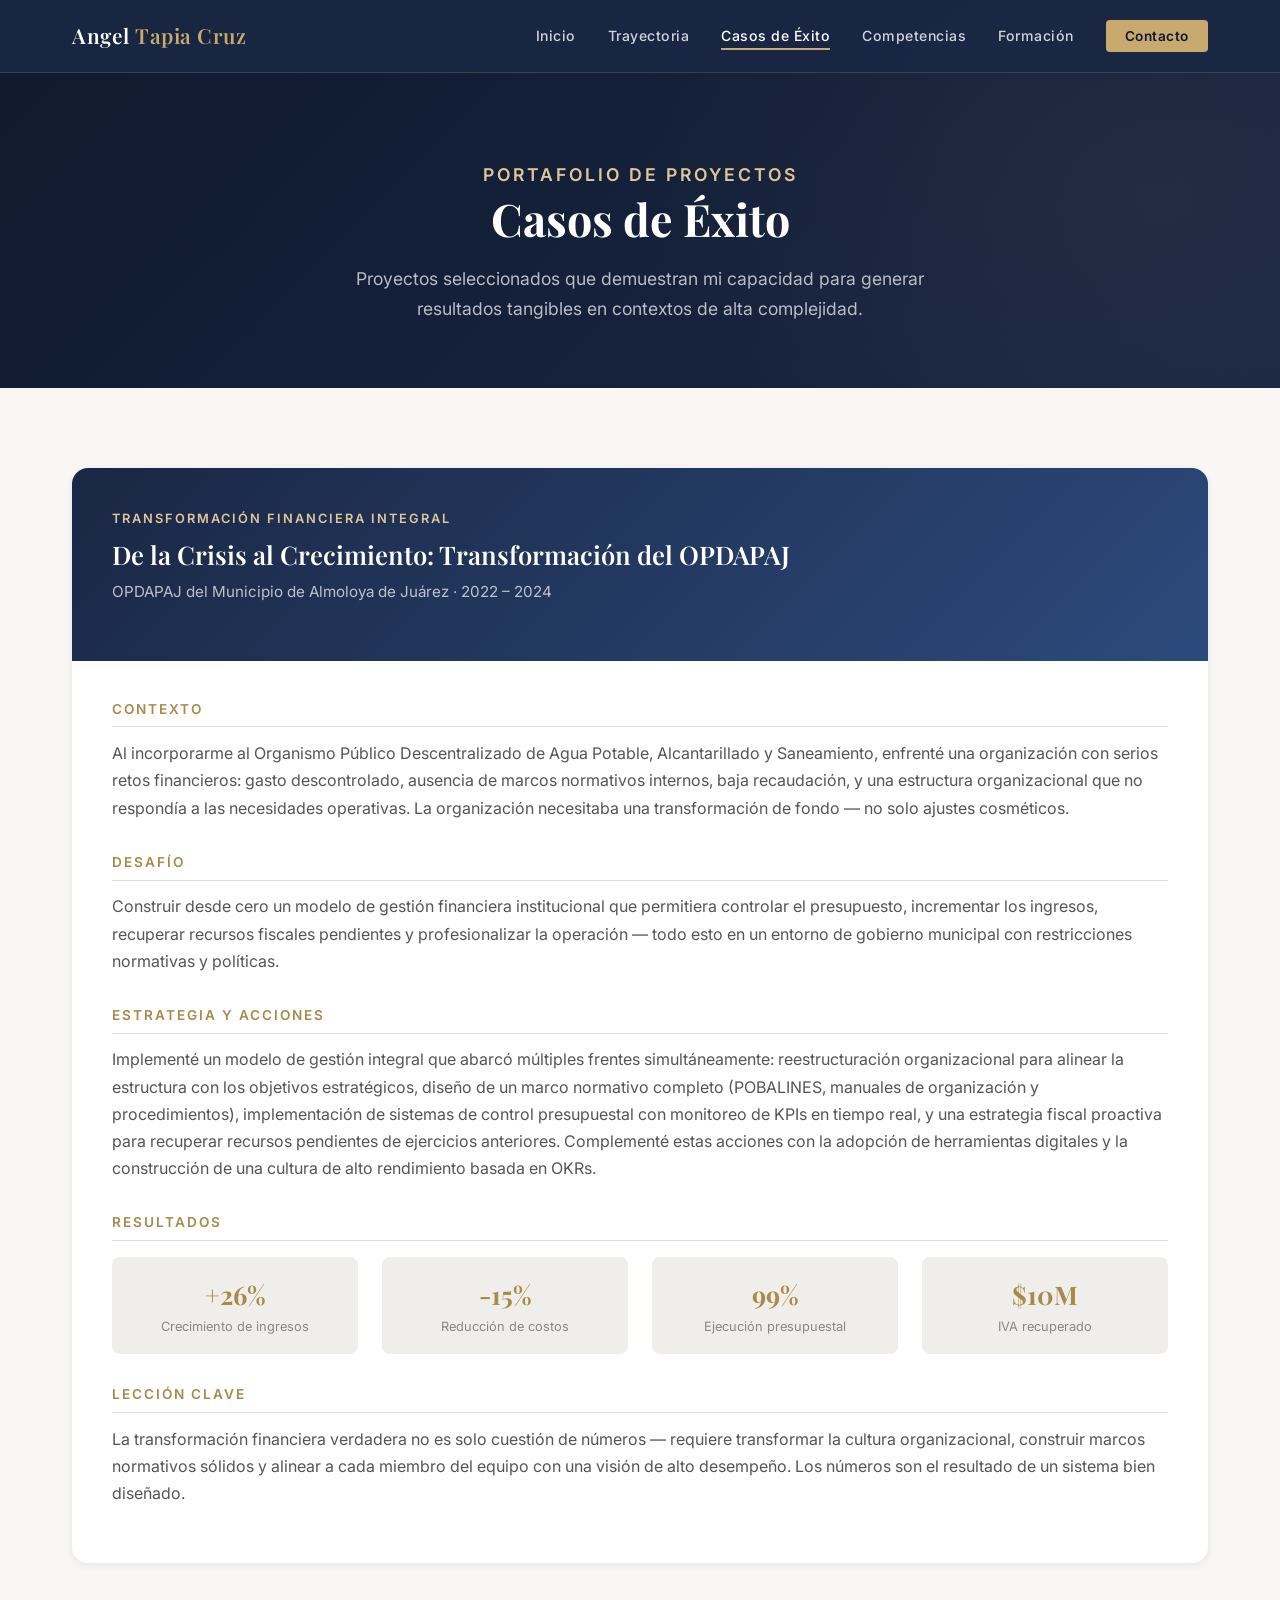
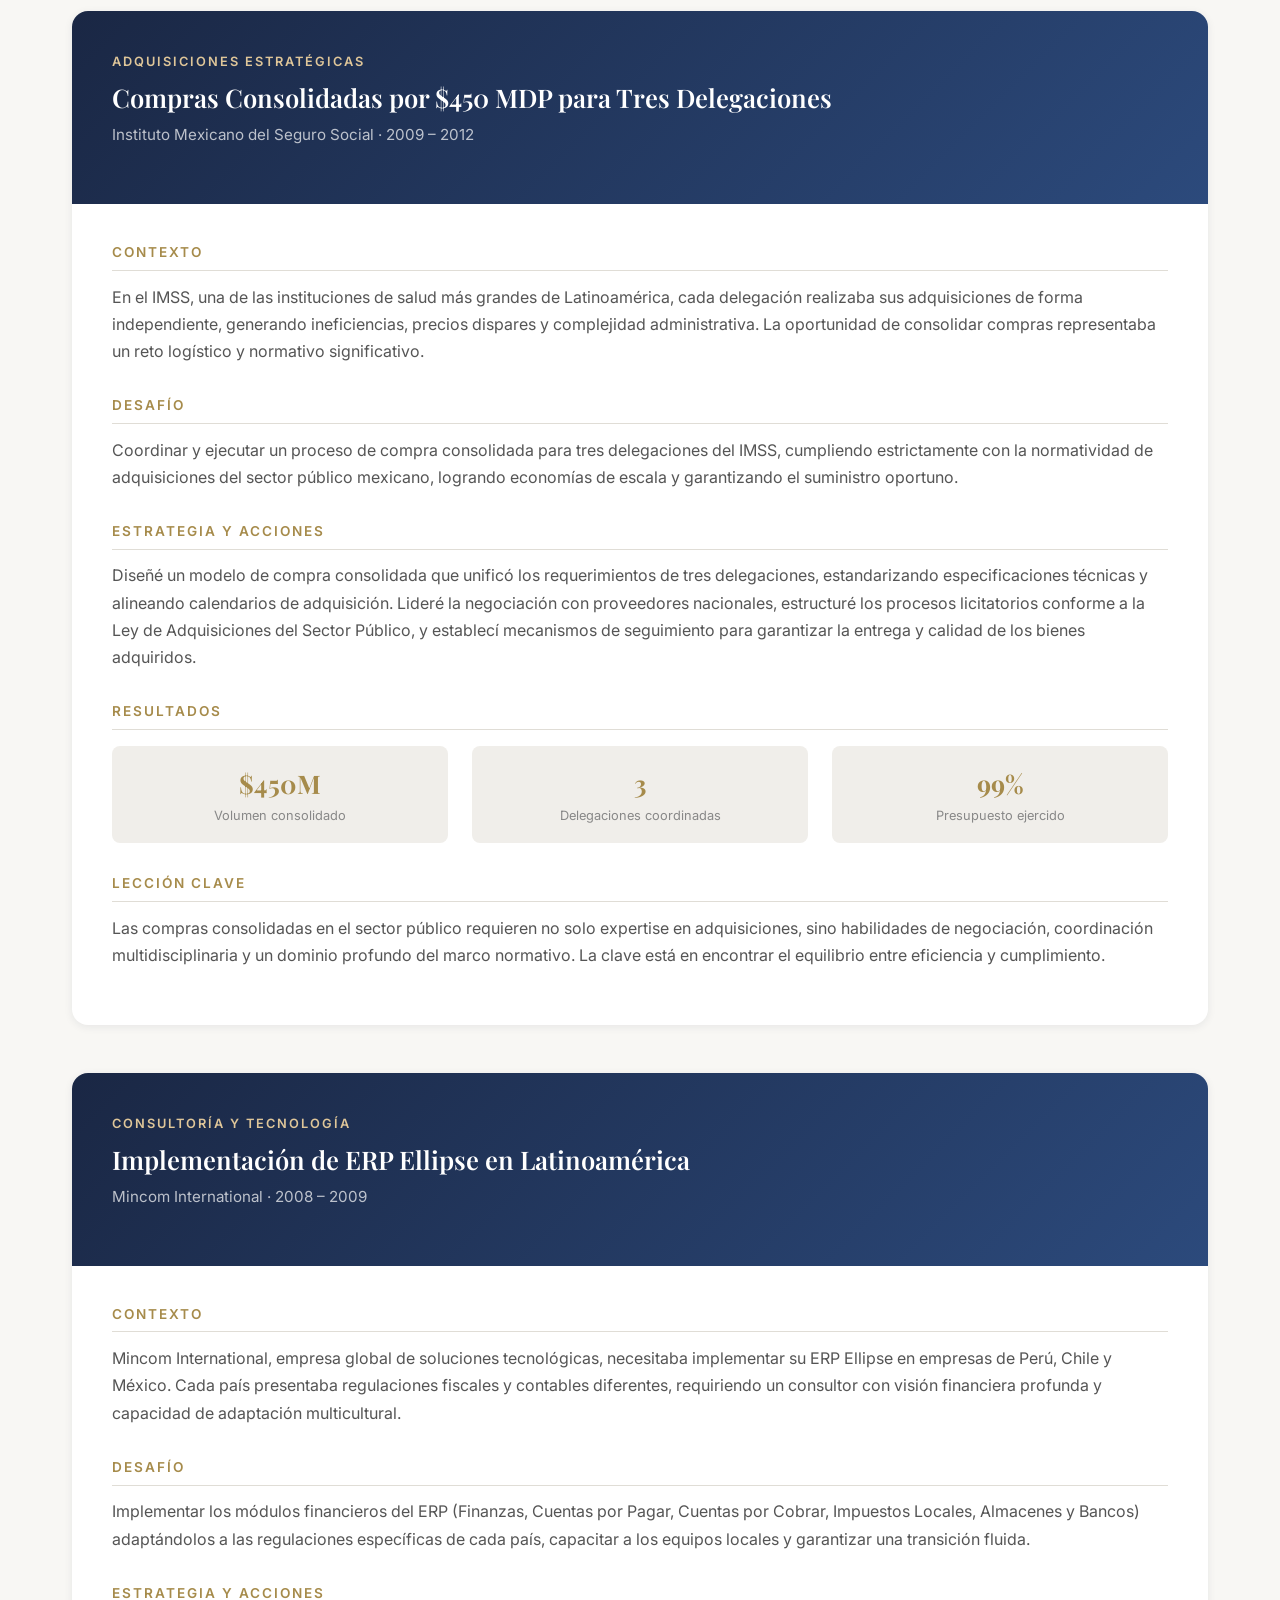
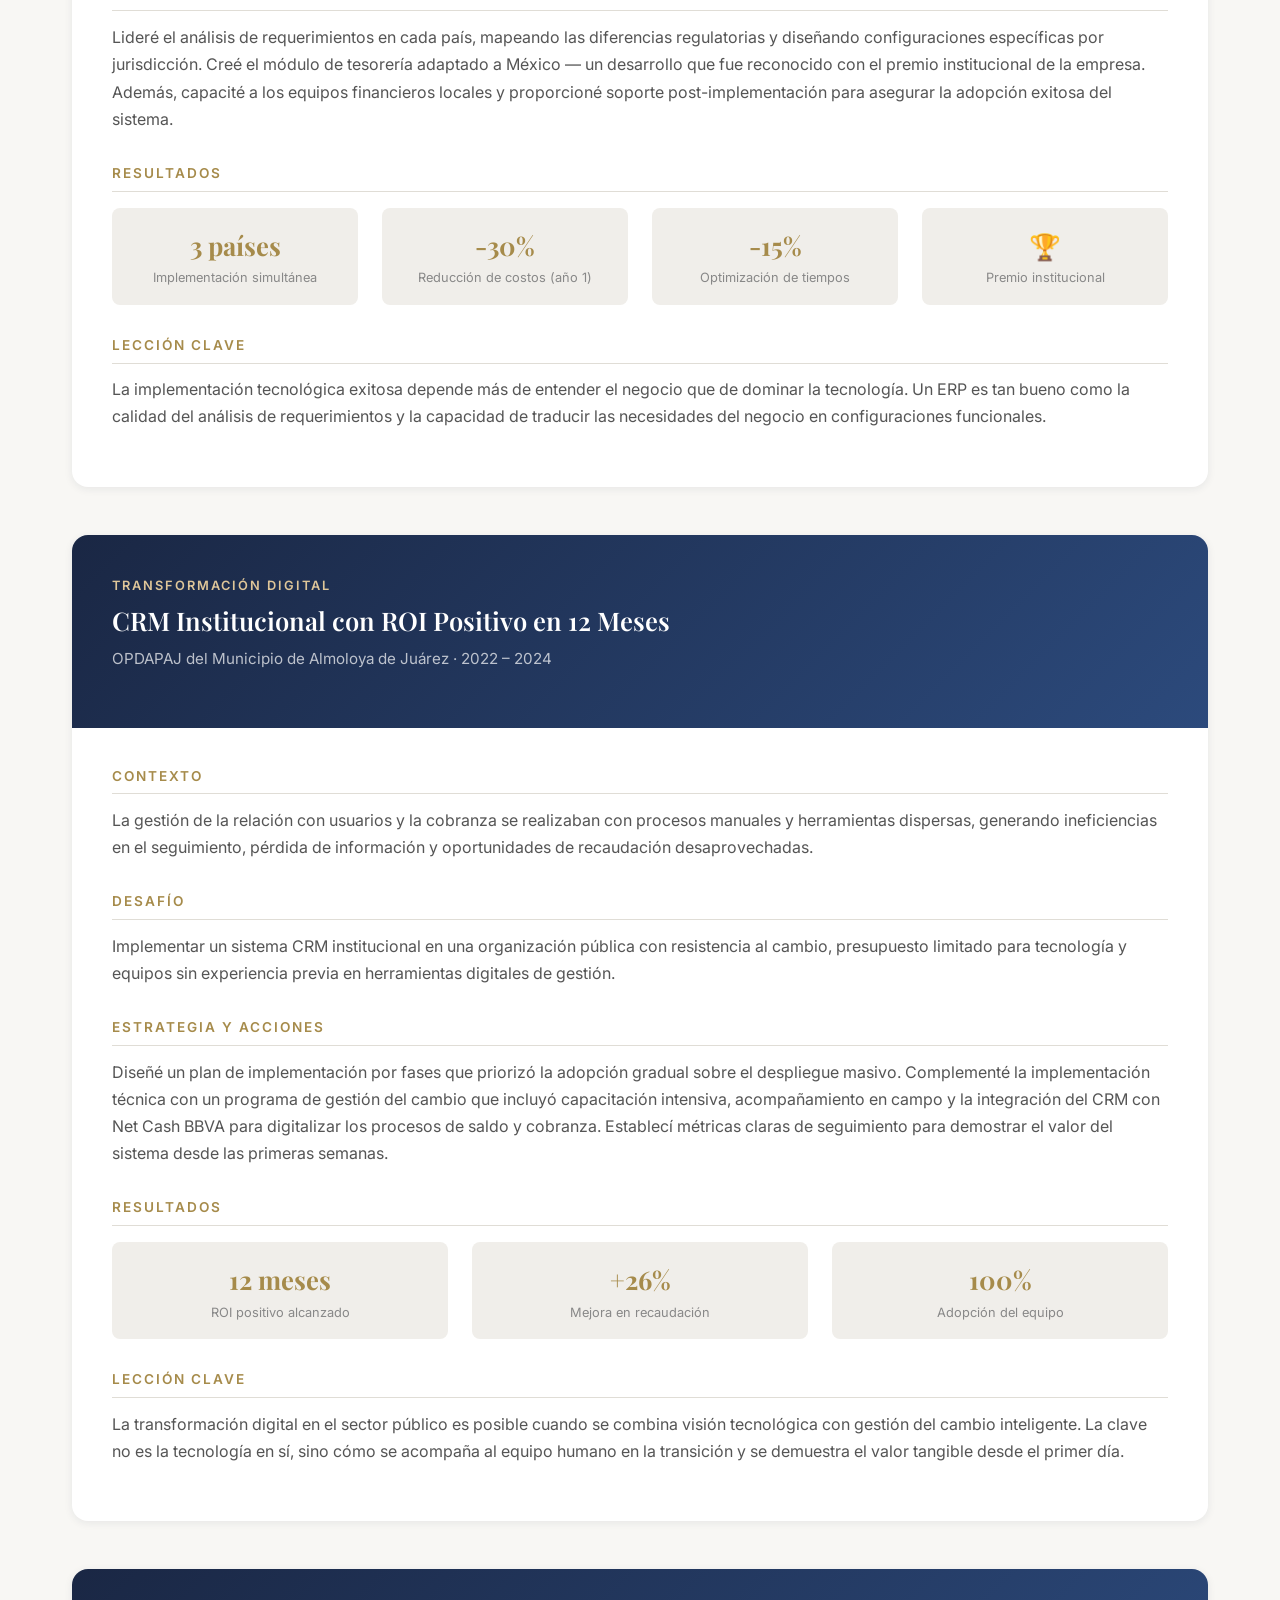
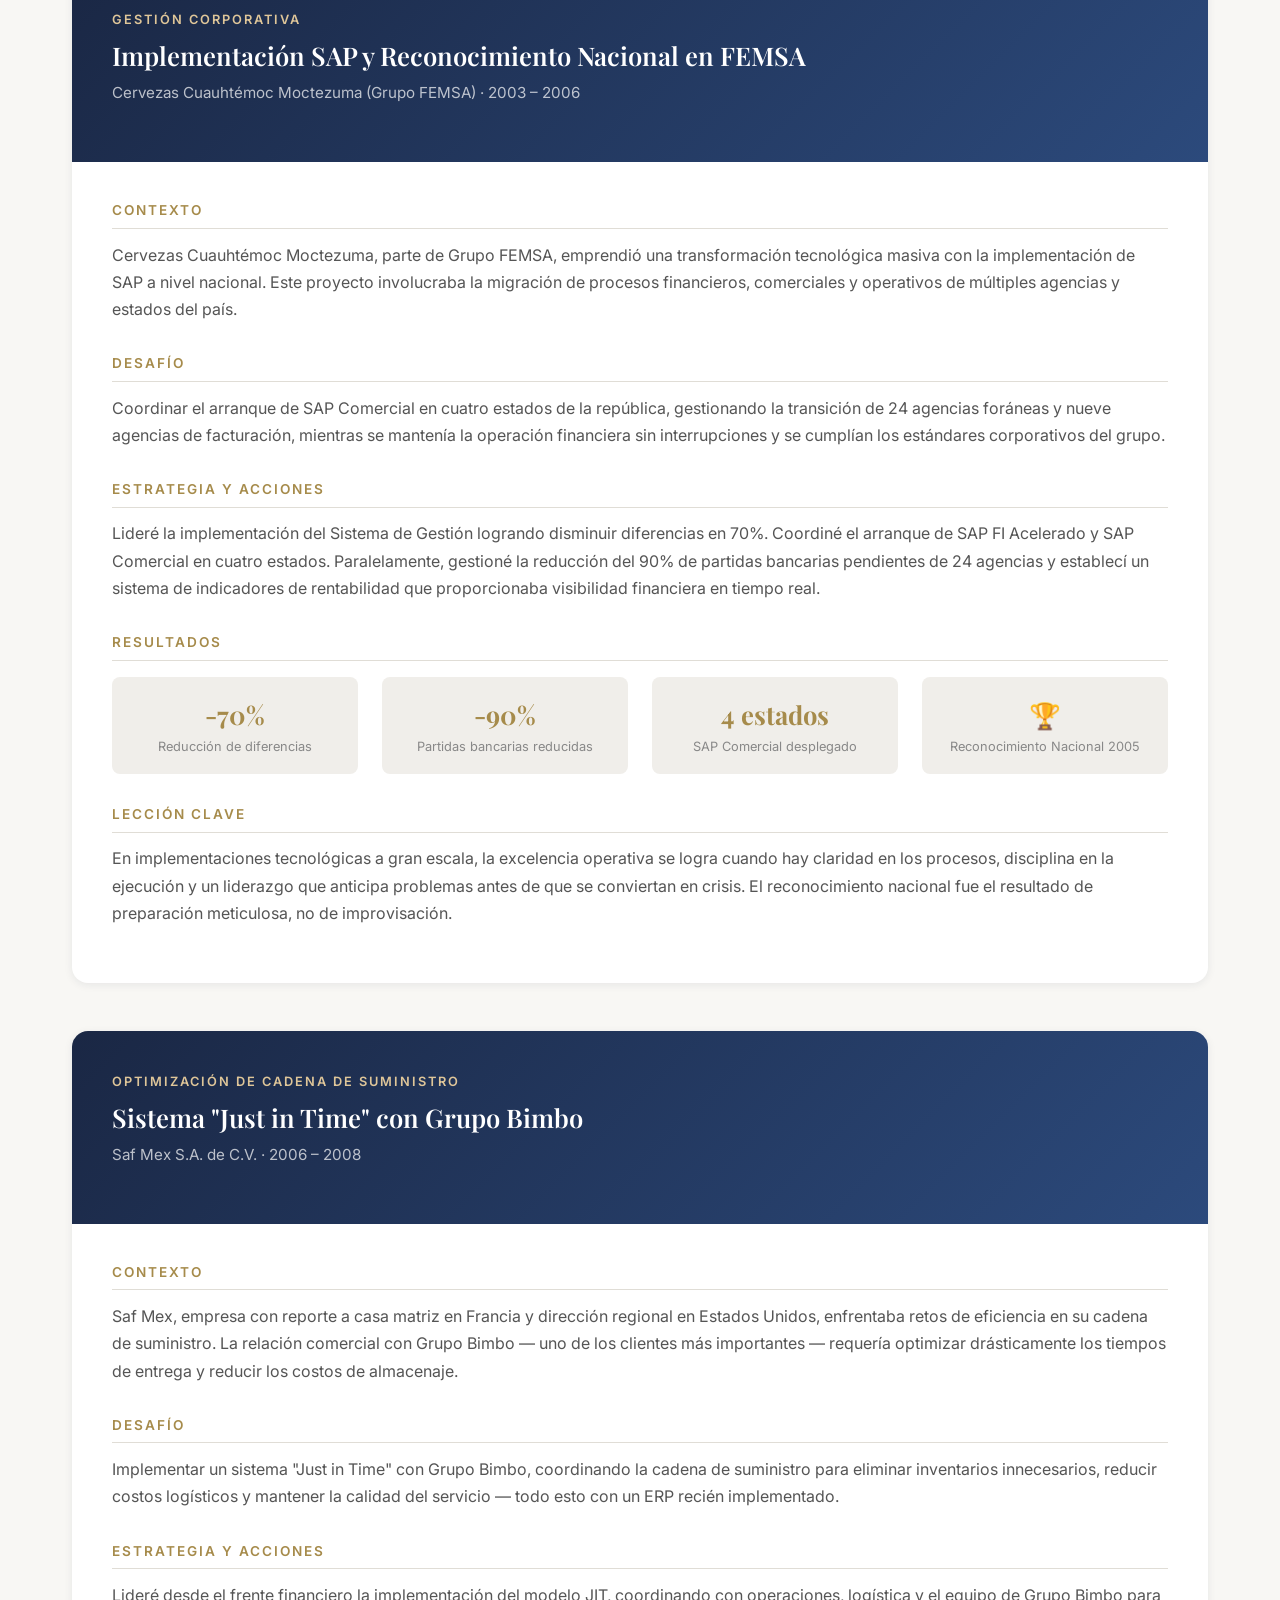
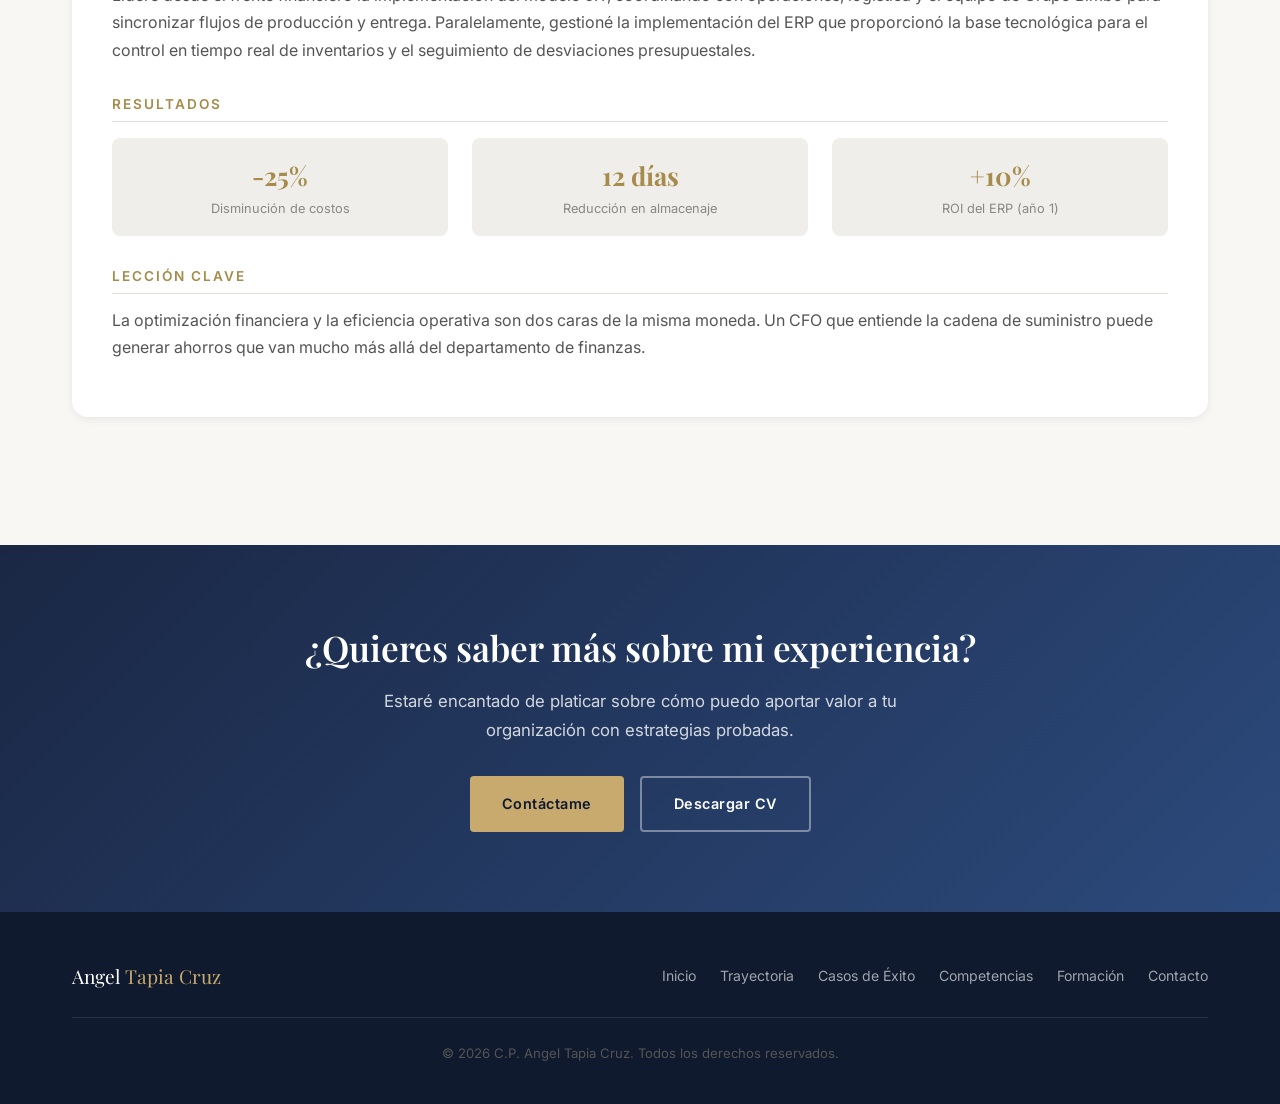
==== casos-de-exito.html @ 8a03033f "upload" ====
<!DOCTYPE html>
<html lang="es">
<head>
  <meta charset="UTF-8">
  <meta name="viewport" content="width=device-width, initial-scale=1.0">
  <meta name="description" content="Casos de éxito de C.P. Angel Tapia Cruz — Proyectos de transformación financiera con resultados medibles.">
  <title>Casos de Éxito | C.P. Angel Tapia Cruz</title>
  <link rel="stylesheet" href="css/styles.css">
  <link rel="icon" type="image/svg+xml" href="data:image/svg+xml,<svg xmlns='http://www.w3.org/2000/svg' viewBox='0 0 32 32'><text y='28' font-size='28'>📊</text></svg>">
</head>
<body>

  <!-- NAVIGATION -->
  <nav class="navbar" id="navbar">
    <div class="container">
      <a href="index.html" class="navbar__logo">Angel <span>Tapia Cruz</span></a>
      <ul class="navbar__menu" id="navMenu">
        <li><a href="index.html" class="navbar__link">Inicio</a></li>
        <li><a href="trayectoria.html" class="navbar__link">Trayectoria</a></li>
        <li><a href="casos-de-exito.html" class="navbar__link active">Casos de Éxito</a></li>
        <li><a href="competencias.html" class="navbar__link">Competencias</a></li>
        <li><a href="formacion.html" class="navbar__link">Formación</a></li>
        <li><a href="contacto.html" class="navbar__link navbar__cta">Contacto</a></li>
      </ul>
      <button class="navbar__toggle" id="navToggle" aria-label="Menú">
        <span></span>
        <span></span>
        <span></span>
      </button>
    </div>
  </nav>

  <!-- PAGE HEADER -->
  <header class="page-header">
    <div class="container">
      <p class="section-subtitle">Portafolio de Proyectos</p>
      <h1>Casos de Éxito</h1>
      <p>
        Proyectos seleccionados que demuestran mi capacidad para generar
        resultados tangibles en contextos de alta complejidad.
      </p>
    </div>
  </header>

  <!-- CASE STUDIES -->
  <section class="section">
    <div class="container">

      <!-- CASE 1: Transformación Financiera OPDAPAJ -->
      <article class="case-study fade-in">
        <div class="case-study__header">
          <div class="case-study__category">Transformación Financiera Integral</div>
          <h2 class="case-study__title">De la Crisis al Crecimiento: Transformación del OPDAPAJ</h2>
          <p class="case-study__org">OPDAPAJ del Municipio de Almoloya de Juárez · 2022 – 2024</p>
        </div>
        <div class="case-study__body">
          <div class="case-study__section">
            <h3 class="case-study__section-title">Contexto</h3>
            <p>
              Al incorporarme al Organismo Público Descentralizado de Agua Potable, Alcantarillado
              y Saneamiento, enfrenté una organización con serios retos financieros: gasto descontrolado,
              ausencia de marcos normativos internos, baja recaudación, y una estructura organizacional
              que no respondía a las necesidades operativas. La organización necesitaba una transformación
              de fondo — no solo ajustes cosméticos.
            </p>
          </div>
          <div class="case-study__section">
            <h3 class="case-study__section-title">Desafío</h3>
            <p>
              Construir desde cero un modelo de gestión financiera institucional que permitiera
              controlar el presupuesto, incrementar los ingresos, recuperar recursos fiscales
              pendientes y profesionalizar la operación — todo esto en un entorno de gobierno
              municipal con restricciones normativas y políticas.
            </p>
          </div>
          <div class="case-study__section">
            <h3 class="case-study__section-title">Estrategia y Acciones</h3>
            <p>
              Implementé un modelo de gestión integral que abarcó múltiples frentes simultáneamente:
              reestructuración organizacional para alinear la estructura con los objetivos estratégicos,
              diseño de un marco normativo completo (POBALINES, manuales de organización y procedimientos),
              implementación de sistemas de control presupuestal con monitoreo de KPIs en tiempo real,
              y una estrategia fiscal proactiva para recuperar recursos pendientes de ejercicios anteriores.
              Complementé estas acciones con la adopción de herramientas digitales y la construcción de
              una cultura de alto rendimiento basada en OKRs.
            </p>
          </div>
          <div class="case-study__section">
            <h3 class="case-study__section-title">Resultados</h3>
            <div class="case-study__metrics">
              <div class="case-study__metric">
                <div class="case-study__metric-value">+26%</div>
                <p class="case-study__metric-label">Crecimiento de ingresos</p>
              </div>
              <div class="case-study__metric">
                <div class="case-study__metric-value">-15%</div>
                <p class="case-study__metric-label">Reducción de costos</p>
              </div>
              <div class="case-study__metric">
                <div class="case-study__metric-value">99%</div>
                <p class="case-study__metric-label">Ejecución presupuestal</p>
              </div>
              <div class="case-study__metric">
                <div class="case-study__metric-value">$10M</div>
                <p class="case-study__metric-label">IVA recuperado</p>
              </div>
            </div>
          </div>
          <div class="case-study__section">
            <h3 class="case-study__section-title">Lección Clave</h3>
            <p>
              La transformación financiera verdadera no es solo cuestión de números — requiere
              transformar la cultura organizacional, construir marcos normativos sólidos y alinear
              a cada miembro del equipo con una visión de alto desempeño. Los números son el resultado
              de un sistema bien diseñado.
            </p>
          </div>
        </div>
      </article>

      <!-- CASE 2: Compras Consolidadas IMSS -->
      <article class="case-study fade-in">
        <div class="case-study__header">
          <div class="case-study__category">Adquisiciones Estratégicas</div>
          <h2 class="case-study__title">Compras Consolidadas por $450 MDP para Tres Delegaciones</h2>
          <p class="case-study__org">Instituto Mexicano del Seguro Social · 2009 – 2012</p>
        </div>
        <div class="case-study__body">
          <div class="case-study__section">
            <h3 class="case-study__section-title">Contexto</h3>
            <p>
              En el IMSS, una de las instituciones de salud más grandes de Latinoamérica, cada
              delegación realizaba sus adquisiciones de forma independiente, generando ineficiencias,
              precios dispares y complejidad administrativa. La oportunidad de consolidar compras
              representaba un reto logístico y normativo significativo.
            </p>
          </div>
          <div class="case-study__section">
            <h3 class="case-study__section-title">Desafío</h3>
            <p>
              Coordinar y ejecutar un proceso de compra consolidada para tres delegaciones del IMSS,
              cumpliendo estrictamente con la normatividad de adquisiciones del sector público mexicano,
              logrando economías de escala y garantizando el suministro oportuno.
            </p>
          </div>
          <div class="case-study__section">
            <h3 class="case-study__section-title">Estrategia y Acciones</h3>
            <p>
              Diseñé un modelo de compra consolidada que unificó los requerimientos de tres delegaciones,
              estandarizando especificaciones técnicas y alineando calendarios de adquisición. Lideré
              la negociación con proveedores nacionales, estructuré los procesos licitatorios conforme
              a la Ley de Adquisiciones del Sector Público, y establecí mecanismos de seguimiento para
              garantizar la entrega y calidad de los bienes adquiridos.
            </p>
          </div>
          <div class="case-study__section">
            <h3 class="case-study__section-title">Resultados</h3>
            <div class="case-study__metrics">
              <div class="case-study__metric">
                <div class="case-study__metric-value">$450M</div>
                <p class="case-study__metric-label">Volumen consolidado</p>
              </div>
              <div class="case-study__metric">
                <div class="case-study__metric-value">3</div>
                <p class="case-study__metric-label">Delegaciones coordinadas</p>
              </div>
              <div class="case-study__metric">
                <div class="case-study__metric-value">99%</div>
                <p class="case-study__metric-label">Presupuesto ejercido</p>
              </div>
            </div>
          </div>
          <div class="case-study__section">
            <h3 class="case-study__section-title">Lección Clave</h3>
            <p>
              Las compras consolidadas en el sector público requieren no solo expertise en adquisiciones,
              sino habilidades de negociación, coordinación multidisciplinaria y un dominio profundo
              del marco normativo. La clave está en encontrar el equilibrio entre eficiencia y cumplimiento.
            </p>
          </div>
        </div>
      </article>

      <!-- CASE 3: Implementación ERP Internacional -->
      <article class="case-study fade-in">
        <div class="case-study__header">
          <div class="case-study__category">Consultoría y Tecnología</div>
          <h2 class="case-study__title">Implementación de ERP Ellipse en Latinoamérica</h2>
          <p class="case-study__org">Mincom International · 2008 – 2009</p>
        </div>
        <div class="case-study__body">
          <div class="case-study__section">
            <h3 class="case-study__section-title">Contexto</h3>
            <p>
              Mincom International, empresa global de soluciones tecnológicas, necesitaba implementar
              su ERP Ellipse en empresas de Perú, Chile y México. Cada país presentaba regulaciones
              fiscales y contables diferentes, requiriendo un consultor con visión financiera profunda
              y capacidad de adaptación multicultural.
            </p>
          </div>
          <div class="case-study__section">
            <h3 class="case-study__section-title">Desafío</h3>
            <p>
              Implementar los módulos financieros del ERP (Finanzas, Cuentas por Pagar, Cuentas por
              Cobrar, Impuestos Locales, Almacenes y Bancos) adaptándolos a las regulaciones específicas
              de cada país, capacitar a los equipos locales y garantizar una transición fluida.
            </p>
          </div>
          <div class="case-study__section">
            <h3 class="case-study__section-title">Estrategia y Acciones</h3>
            <p>
              Lideré el análisis de requerimientos en cada país, mapeando las diferencias regulatorias
              y diseñando configuraciones específicas por jurisdicción. Creé el módulo de tesorería
              adaptado a México — un desarrollo que fue reconocido con el premio institucional de la
              empresa. Además, capacité a los equipos financieros locales y proporcioné soporte
              post-implementación para asegurar la adopción exitosa del sistema.
            </p>
          </div>
          <div class="case-study__section">
            <h3 class="case-study__section-title">Resultados</h3>
            <div class="case-study__metrics">
              <div class="case-study__metric">
                <div class="case-study__metric-value">3 países</div>
                <p class="case-study__metric-label">Implementación simultánea</p>
              </div>
              <div class="case-study__metric">
                <div class="case-study__metric-value">-30%</div>
                <p class="case-study__metric-label">Reducción de costos (año 1)</p>
              </div>
              <div class="case-study__metric">
                <div class="case-study__metric-value">-15%</div>
                <p class="case-study__metric-label">Optimización de tiempos</p>
              </div>
              <div class="case-study__metric">
                <div class="case-study__metric-value">🏆</div>
                <p class="case-study__metric-label">Premio institucional</p>
              </div>
            </div>
          </div>
          <div class="case-study__section">
            <h3 class="case-study__section-title">Lección Clave</h3>
            <p>
              La implementación tecnológica exitosa depende más de entender el negocio que de dominar
              la tecnología. Un ERP es tan bueno como la calidad del análisis de requerimientos y la
              capacidad de traducir las necesidades del negocio en configuraciones funcionales.
            </p>
          </div>
        </div>
      </article>

      <!-- CASE 4: CRM Institucional -->
      <article class="case-study fade-in">
        <div class="case-study__header">
          <div class="case-study__category">Transformación Digital</div>
          <h2 class="case-study__title">CRM Institucional con ROI Positivo en 12 Meses</h2>
          <p class="case-study__org">OPDAPAJ del Municipio de Almoloya de Juárez · 2022 – 2024</p>
        </div>
        <div class="case-study__body">
          <div class="case-study__section">
            <h3 class="case-study__section-title">Contexto</h3>
            <p>
              La gestión de la relación con usuarios y la cobranza se realizaban con procesos
              manuales y herramientas dispersas, generando ineficiencias en el seguimiento,
              pérdida de información y oportunidades de recaudación desaprovechadas.
            </p>
          </div>
          <div class="case-study__section">
            <h3 class="case-study__section-title">Desafío</h3>
            <p>
              Implementar un sistema CRM institucional en una organización pública con resistencia
              al cambio, presupuesto limitado para tecnología y equipos sin experiencia previa en
              herramientas digitales de gestión.
            </p>
          </div>
          <div class="case-study__section">
            <h3 class="case-study__section-title">Estrategia y Acciones</h3>
            <p>
              Diseñé un plan de implementación por fases que priorizó la adopción gradual sobre
              el despliegue masivo. Complementé la implementación técnica con un programa de
              gestión del cambio que incluyó capacitación intensiva, acompañamiento en campo y
              la integración del CRM con Net Cash BBVA para digitalizar los procesos de saldo
              y cobranza. Establecí métricas claras de seguimiento para demostrar el valor del
              sistema desde las primeras semanas.
            </p>
          </div>
          <div class="case-study__section">
            <h3 class="case-study__section-title">Resultados</h3>
            <div class="case-study__metrics">
              <div class="case-study__metric">
                <div class="case-study__metric-value">12 meses</div>
                <p class="case-study__metric-label">ROI positivo alcanzado</p>
              </div>
              <div class="case-study__metric">
                <div class="case-study__metric-value">+26%</div>
                <p class="case-study__metric-label">Mejora en recaudación</p>
              </div>
              <div class="case-study__metric">
                <div class="case-study__metric-value">100%</div>
                <p class="case-study__metric-label">Adopción del equipo</p>
              </div>
            </div>
          </div>
          <div class="case-study__section">
            <h3 class="case-study__section-title">Lección Clave</h3>
            <p>
              La transformación digital en el sector público es posible cuando se combina visión
              tecnológica con gestión del cambio inteligente. La clave no es la tecnología en sí,
              sino cómo se acompaña al equipo humano en la transición y se demuestra el valor
              tangible desde el primer día.
            </p>
          </div>
        </div>
      </article>

      <!-- CASE 5: SAP en CCM -->
      <article class="case-study fade-in">
        <div class="case-study__header">
          <div class="case-study__category">Gestión Corporativa</div>
          <h2 class="case-study__title">Implementación SAP y Reconocimiento Nacional en FEMSA</h2>
          <p class="case-study__org">Cervezas Cuauhtémoc Moctezuma (Grupo FEMSA) · 2003 – 2006</p>
        </div>
        <div class="case-study__body">
          <div class="case-study__section">
            <h3 class="case-study__section-title">Contexto</h3>
            <p>
              Cervezas Cuauhtémoc Moctezuma, parte de Grupo FEMSA, emprendió una transformación
              tecnológica masiva con la implementación de SAP a nivel nacional. Este proyecto
              involucraba la migración de procesos financieros, comerciales y operativos de
              múltiples agencias y estados del país.
            </p>
          </div>
          <div class="case-study__section">
            <h3 class="case-study__section-title">Desafío</h3>
            <p>
              Coordinar el arranque de SAP Comercial en cuatro estados de la república, gestionando
              la transición de 24 agencias foráneas y nueve agencias de facturación, mientras se
              mantenía la operación financiera sin interrupciones y se cumplían los estándares
              corporativos del grupo.
            </p>
          </div>
          <div class="case-study__section">
            <h3 class="case-study__section-title">Estrategia y Acciones</h3>
            <p>
              Lideré la implementación del Sistema de Gestión logrando disminuir diferencias en 70%.
              Coordiné el arranque de SAP FI Acelerado y SAP Comercial en cuatro estados. Paralelamente,
              gestioné la reducción del 90% de partidas bancarias pendientes de 24 agencias y establecí
              un sistema de indicadores de rentabilidad que proporcionaba visibilidad financiera en
              tiempo real.
            </p>
          </div>
          <div class="case-study__section">
            <h3 class="case-study__section-title">Resultados</h3>
            <div class="case-study__metrics">
              <div class="case-study__metric">
                <div class="case-study__metric-value">-70%</div>
                <p class="case-study__metric-label">Reducción de diferencias</p>
              </div>
              <div class="case-study__metric">
                <div class="case-study__metric-value">-90%</div>
                <p class="case-study__metric-label">Partidas bancarias reducidas</p>
              </div>
              <div class="case-study__metric">
                <div class="case-study__metric-value">4 estados</div>
                <p class="case-study__metric-label">SAP Comercial desplegado</p>
              </div>
              <div class="case-study__metric">
                <div class="case-study__metric-value">🏆</div>
                <p class="case-study__metric-label">Reconocimiento Nacional 2005</p>
              </div>
            </div>
          </div>
          <div class="case-study__section">
            <h3 class="case-study__section-title">Lección Clave</h3>
            <p>
              En implementaciones tecnológicas a gran escala, la excelencia operativa se logra cuando
              hay claridad en los procesos, disciplina en la ejecución y un liderazgo que anticipa
              problemas antes de que se conviertan en crisis. El reconocimiento nacional fue el resultado
              de preparación meticulosa, no de improvisación.
            </p>
          </div>
        </div>
      </article>

      <!-- CASE 6: Just in Time con Grupo Bimbo -->
      <article class="case-study fade-in">
        <div class="case-study__header">
          <div class="case-study__category">Optimización de Cadena de Suministro</div>
          <h2 class="case-study__title">Sistema "Just in Time" con Grupo Bimbo</h2>
          <p class="case-study__org">Saf Mex S.A. de C.V. · 2006 – 2008</p>
        </div>
        <div class="case-study__body">
          <div class="case-study__section">
            <h3 class="case-study__section-title">Contexto</h3>
            <p>
              Saf Mex, empresa con reporte a casa matriz en Francia y dirección regional en Estados
              Unidos, enfrentaba retos de eficiencia en su cadena de suministro. La relación comercial
              con Grupo Bimbo — uno de los clientes más importantes — requería optimizar drásticamente
              los tiempos de entrega y reducir los costos de almacenaje.
            </p>
          </div>
          <div class="case-study__section">
            <h3 class="case-study__section-title">Desafío</h3>
            <p>
              Implementar un sistema "Just in Time" con Grupo Bimbo, coordinando la cadena de
              suministro para eliminar inventarios innecesarios, reducir costos logísticos y
              mantener la calidad del servicio — todo esto con un ERP recién implementado.
            </p>
          </div>
          <div class="case-study__section">
            <h3 class="case-study__section-title">Estrategia y Acciones</h3>
            <p>
              Lideré desde el frente financiero la implementación del modelo JIT, coordinando
              con operaciones, logística y el equipo de Grupo Bimbo para sincronizar flujos de
              producción y entrega. Paralelamente, gestioné la implementación del ERP que
              proporcionó la base tecnológica para el control en tiempo real de inventarios
              y el seguimiento de desviaciones presupuestales.
            </p>
          </div>
          <div class="case-study__section">
            <h3 class="case-study__section-title">Resultados</h3>
            <div class="case-study__metrics">
              <div class="case-study__metric">
                <div class="case-study__metric-value">-25%</div>
                <p class="case-study__metric-label">Disminución de costos</p>
              </div>
              <div class="case-study__metric">
                <div class="case-study__metric-value">12 días</div>
                <p class="case-study__metric-label">Reducción en almacenaje</p>
              </div>
              <div class="case-study__metric">
                <div class="case-study__metric-value">+10%</div>
                <p class="case-study__metric-label">ROI del ERP (año 1)</p>
              </div>
            </div>
          </div>
          <div class="case-study__section">
            <h3 class="case-study__section-title">Lección Clave</h3>
            <p>
              La optimización financiera y la eficiencia operativa son dos caras de la misma moneda.
              Un CFO que entiende la cadena de suministro puede generar ahorros que van mucho más allá
              del departamento de finanzas.
            </p>
          </div>
        </div>
      </article>

    </div>
  </section>

  <!-- CTA -->
  <section class="cta-section">
    <div class="container">
      <h2>¿Quieres saber más sobre mi experiencia?</h2>
      <p>
        Estaré encantado de platicar sobre cómo puedo aportar valor
        a tu organización con estrategias probadas.
      </p>
      <div style="display: flex; gap: 1rem; justify-content: center; flex-wrap: wrap;">
        <a href="contacto.html" class="btn btn--primary">Contáctame</a>
        <a href="assets/Angel-Tapia-Cruz-CV.pdf" class="btn btn--outline" target="_blank">Descargar CV</a>
      </div>
    </div>
  </section>

  <!-- FOOTER -->
  <footer class="footer">
    <div class="container">
      <div class="footer__content">
        <div class="footer__logo">Angel <span>Tapia Cruz</span></div>
        <div class="footer__links">
          <a href="index.html">Inicio</a>
          <a href="trayectoria.html">Trayectoria</a>
          <a href="casos-de-exito.html">Casos de Éxito</a>
          <a href="competencias.html">Competencias</a>
          <a href="formacion.html">Formación</a>
          <a href="contacto.html">Contacto</a>
        </div>
      </div>
      <div class="footer__bottom">
        <p>&copy; 2026 C.P. Angel Tapia Cruz. Todos los derechos reservados.</p>
      </div>
    </div>
  </footer>

  <script src="js/main.js"></script>
</body>
</html>
---- css/styles.css ----
@import url('https://fonts.googleapis.com/css2?family=Playfair+Display:wght@400;500;600;700&family=Inter:wght@300;400;500;600;700&display=swap');

/* ============================================
   CSS VARIABLES
   ============================================ */
:root {
  --primary: #1a2744;
  --primary-light: #2c4a7c;
  --primary-dark: #0f1a2e;
  --accent: #c8a96e;
  --accent-light: #dfc699;
  --accent-dark: #a68b4b;
  --bg-light: #f8f7f4;
  --bg-white: #ffffff;
  --bg-section: #f0eeea;
  --text-dark: #2d2d2d;
  --text-medium: #555555;
  --text-light: #888888;
  --border: #e0ddd6;
  --shadow-sm: 0 2px 8px rgba(26, 39, 68, 0.08);
  --shadow-md: 0 4px 20px rgba(26, 39, 68, 0.12);
  --shadow-lg: 0 8px 40px rgba(26, 39, 68, 0.16);
  --radius-sm: 4px;
  --radius-md: 8px;
  --radius-lg: 16px;
  --font-heading: 'Playfair Display', Georgia, serif;
  --font-body: 'Inter', -apple-system, BlinkMacSystemFont, sans-serif;
  --transition: 0.3s ease;
  --max-width: 1200px;
}

/* ============================================
   RESET & BASE
   ============================================ */
*,
*::before,
*::after {
  margin: 0;
  padding: 0;
  box-sizing: border-box;
}

html {
  scroll-behavior: smooth;
  font-size: 16px;
}

body {
  font-family: var(--font-body);
  color: var(--text-dark);
  background-color: var(--bg-light);
  line-height: 1.7;
  -webkit-font-smoothing: antialiased;
}

img {
  max-width: 100%;
  height: auto;
  display: block;
}

a {
  color: var(--primary-light);
  text-decoration: none;
  transition: color var(--transition);
}

a:hover {
  color: var(--accent);
}

ul, ol {
  list-style: none;
}

/* ============================================
   TYPOGRAPHY
   ============================================ */
h1, h2, h3, h4 {
  font-family: var(--font-heading);
  color: var(--primary);
  line-height: 1.3;
}

h1 { font-size: 2.8rem; font-weight: 700; }
h2 { font-size: 2.2rem; font-weight: 600; }
h3 { font-size: 1.5rem; font-weight: 600; }
h4 { font-size: 1.2rem; font-weight: 500; }

p {
  margin-bottom: 1rem;
  color: var(--text-medium);
}

.section-subtitle {
  font-family: var(--font-body);
  font-size: 0.85rem;
  font-weight: 600;
  text-transform: uppercase;
  letter-spacing: 3px;
  color: var(--accent);
  margin-bottom: 0.5rem;
}

.section-title {
  margin-bottom: 1rem;
}

.section-description {
  max-width: 700px;
  margin: 0 auto 3rem;
  text-align: center;
  font-size: 1.05rem;
}

/* ============================================
   LAYOUT
   ============================================ */
.container {
  max-width: var(--max-width);
  margin: 0 auto;
  padding: 0 2rem;
}

.section {
  padding: 5rem 0;
}

.section--alt {
  background-color: var(--bg-section);
}

.section--dark {
  background-color: var(--primary);
  color: #ffffff;
}

.section--dark h2,
.section--dark h3,
.section--dark h4 {
  color: #ffffff;
}

.section--dark p {
  color: rgba(255, 255, 255, 0.8);
}

.section--dark .section-subtitle {
  color: var(--accent-light);
}

.text-center {
  text-align: center;
}

/* ============================================
   NAVIGATION
   ============================================ */
.navbar {
  position: fixed;
  top: 0;
  left: 0;
  right: 0;
  z-index: 1000;
  background: rgba(26, 39, 68, 0.95);
  backdrop-filter: blur(10px);
  border-bottom: 1px solid rgba(200, 169, 110, 0.2);
  transition: all var(--transition);
}

.navbar.scrolled {
  background: rgba(26, 39, 68, 0.98);
  box-shadow: var(--shadow-md);
}

.navbar .container {
  display: flex;
  align-items: center;
  justify-content: space-between;
  height: 72px;
}

.navbar__logo {
  font-family: var(--font-heading);
  font-size: 1.3rem;
  font-weight: 600;
  color: #ffffff;
  letter-spacing: 0.5px;
}

.navbar__logo span {
  color: var(--accent);
}

.navbar__menu {
  display: flex;
  align-items: center;
  gap: 2rem;
}

.navbar__link {
  font-size: 0.88rem;
  font-weight: 500;
  color: rgba(255, 255, 255, 0.8);
  letter-spacing: 0.5px;
  position: relative;
  padding: 0.25rem 0;
  transition: color var(--transition);
}

.navbar__link::after {
  content: '';
  position: absolute;
  bottom: -2px;
  left: 0;
  width: 0;
  height: 2px;
  background: var(--accent);
  transition: width var(--transition);
}

.navbar__link:hover,
.navbar__link.active {
  color: #ffffff;
}

.navbar__link:hover::after,
.navbar__link.active::after {
  width: 100%;
}

.navbar__cta {
  background: var(--accent);
  color: var(--primary-dark) !important;
  padding: 0.5rem 1.2rem;
  border-radius: var(--radius-sm);
  font-weight: 600;
  font-size: 0.85rem;
}

.navbar__cta::after {
  display: none;
}

.navbar__cta:hover {
  background: var(--accent-light);
  color: var(--primary-dark) !important;
}

.navbar__toggle {
  display: none;
  background: none;
  border: none;
  cursor: pointer;
  padding: 0.5rem;
}

.navbar__toggle span {
  display: block;
  width: 24px;
  height: 2px;
  background: #ffffff;
  margin: 5px 0;
  transition: all var(--transition);
  border-radius: 2px;
}

.navbar__toggle.active span:nth-child(1) {
  transform: rotate(45deg) translate(5px, 5px);
}

.navbar__toggle.active span:nth-child(2) {
  opacity: 0;
}

.navbar__toggle.active span:nth-child(3) {
  transform: rotate(-45deg) translate(5px, -5px);
}

/* ============================================
   HERO
   ============================================ */
.hero {
  min-height: 100vh;
  display: flex;
  align-items: center;
  background: linear-gradient(135deg, var(--primary-dark) 0%, var(--primary) 50%, var(--primary-light) 100%);
  position: relative;
  overflow: hidden;
  padding-top: 72px;
}

.hero::before {
  content: '';
  position: absolute;
  top: -50%;
  right: -20%;
  width: 80%;
  height: 200%;
  background: radial-gradient(ellipse, rgba(200, 169, 110, 0.08) 0%, transparent 70%);
  pointer-events: none;
}

.hero .container {
  display: grid;
  grid-template-columns: 1fr 1fr;
  gap: 4rem;
  align-items: center;
}

.hero__content {
  z-index: 1;
}

.hero__badge {
  display: inline-block;
  background: rgba(200, 169, 110, 0.15);
  border: 1px solid rgba(200, 169, 110, 0.3);
  color: var(--accent-light);
  padding: 0.4rem 1rem;
  border-radius: 20px;
  font-size: 0.8rem;
  font-weight: 500;
  letter-spacing: 1px;
  text-transform: uppercase;
  margin-bottom: 1.5rem;
}

.hero__title {
  font-size: 3.2rem;
  color: #ffffff;
  margin-bottom: 0.5rem;
  line-height: 1.2;
}

.hero__role {
  font-family: var(--font-heading);
  font-size: 1.4rem;
  color: var(--accent);
  margin-bottom: 1rem;
  font-weight: 400;
}

.hero__tagline {
  font-size: 1rem;
  color: rgba(255, 255, 255, 0.7);
  margin-bottom: 2rem;
  max-width: 480px;
  line-height: 1.8;
}

.hero__actions {
  display: flex;
  gap: 1rem;
  flex-wrap: wrap;
}

.hero__image-wrapper {
  display: flex;
  justify-content: center;
  align-items: center;
  z-index: 1;
}

.hero__image-frame {
  position: relative;
  width: 340px;
  height: 400px;
}

.hero__image-frame::before {
  content: '';
  position: absolute;
  top: -10px;
  right: -10px;
  bottom: 10px;
  left: 10px;
  border: 2px solid var(--accent);
  border-radius: var(--radius-md);
  opacity: 0.4;
}

.hero__image-frame img {
  width: 100%;
  height: 100%;
  object-fit: cover;
  border-radius: var(--radius-md);
  position: relative;
  z-index: 1;
}

/* ============================================
   BUTTONS
   ============================================ */
.btn {
  display: inline-flex;
  align-items: center;
  gap: 0.5rem;
  padding: 0.85rem 2rem;
  border-radius: var(--radius-sm);
  font-family: var(--font-body);
  font-size: 0.9rem;
  font-weight: 600;
  letter-spacing: 0.5px;
  cursor: pointer;
  border: none;
  transition: all var(--transition);
  text-decoration: none;
}

.btn--primary {
  background: var(--accent);
  color: var(--primary-dark);
}

.btn--primary:hover {
  background: var(--accent-light);
  color: var(--primary-dark);
  transform: translateY(-2px);
  box-shadow: 0 4px 15px rgba(200, 169, 110, 0.4);
}

.btn--outline {
  background: transparent;
  color: #ffffff;
  border: 2px solid rgba(255, 255, 255, 0.4);
}

.btn--outline:hover {
  border-color: #ffffff;
  color: #ffffff;
  transform: translateY(-2px);
}

.btn--outline-dark {
  background: transparent;
  color: var(--primary);
  border: 2px solid var(--primary);
}

.btn--outline-dark:hover {
  background: var(--primary);
  color: #ffffff;
  transform: translateY(-2px);
}

.btn--dark {
  background: var(--primary);
  color: #ffffff;
}

.btn--dark:hover {
  background: var(--primary-light);
  transform: translateY(-2px);
  box-shadow: var(--shadow-md);
}

.btn--sm {
  padding: 0.6rem 1.4rem;
  font-size: 0.85rem;
}

/* ============================================
   STATS ROW
   ============================================ */
.stats {
  background: var(--primary);
  padding: 3rem 0;
  border-top: 3px solid var(--accent);
}

.stats__grid {
  display: grid;
  grid-template-columns: repeat(4, 1fr);
  gap: 2rem;
  text-align: center;
}

.stats__item {
  padding: 1rem;
}

.stats__number {
  font-family: var(--font-heading);
  font-size: 2.8rem;
  font-weight: 700;
  color: var(--accent);
  line-height: 1;
  margin-bottom: 0.5rem;
}

.stats__label {
  font-size: 0.85rem;
  color: rgba(255, 255, 255, 0.7);
  font-weight: 500;
  text-transform: uppercase;
  letter-spacing: 1px;
}

/* ============================================
   ABOUT PREVIEW (index)
   ============================================ */
.about-preview {
  display: grid;
  grid-template-columns: 1fr 1fr;
  gap: 4rem;
  align-items: center;
}

.about-preview__text p {
  font-size: 1.05rem;
  line-height: 1.8;
}

.about-preview__highlights {
  display: grid;
  grid-template-columns: 1fr 1fr;
  gap: 1.5rem;
}

.highlight-card {
  background: var(--bg-white);
  border-radius: var(--radius-md);
  padding: 1.8rem;
  box-shadow: var(--shadow-sm);
  border-left: 3px solid var(--accent);
  transition: all var(--transition);
}

.highlight-card:hover {
  transform: translateY(-4px);
  box-shadow: var(--shadow-md);
}

.highlight-card__icon {
  font-size: 1.8rem;
  margin-bottom: 0.8rem;
}

.highlight-card__title {
  font-family: var(--font-body);
  font-size: 0.95rem;
  font-weight: 600;
  color: var(--primary);
  margin-bottom: 0.4rem;
}

.highlight-card__desc {
  font-size: 0.85rem;
  color: var(--text-light);
  margin-bottom: 0;
}

/* ============================================
   ACHIEVEMENTS
   ============================================ */
.achievements__grid {
  display: grid;
  grid-template-columns: repeat(3, 1fr);
  gap: 2rem;
}

.achievement-card {
  background: var(--bg-white);
  border-radius: var(--radius-md);
  padding: 2rem;
  box-shadow: var(--shadow-sm);
  transition: all var(--transition);
  position: relative;
  overflow: hidden;
}

.achievement-card::before {
  content: '';
  position: absolute;
  top: 0;
  left: 0;
  right: 0;
  height: 3px;
  background: linear-gradient(90deg, var(--accent), var(--accent-light));
}

.achievement-card:hover {
  transform: translateY(-4px);
  box-shadow: var(--shadow-md);
}

.achievement-card__metric {
  font-family: var(--font-heading);
  font-size: 2rem;
  font-weight: 700;
  color: var(--accent-dark);
  margin-bottom: 0.5rem;
}

.achievement-card__title {
  font-size: 1rem;
  font-weight: 600;
  color: var(--primary);
  margin-bottom: 0.5rem;
}

.achievement-card__desc {
  font-size: 0.88rem;
  color: var(--text-light);
  margin-bottom: 0;
}

/* ============================================
   TIMELINE
   ============================================ */
.timeline {
  position: relative;
  max-width: 900px;
  margin: 0 auto;
}

.timeline::before {
  content: '';
  position: absolute;
  left: 50%;
  transform: translateX(-50%);
  width: 2px;
  height: 100%;
  background: var(--border);
}

.timeline__item {
  position: relative;
  width: 50%;
  padding: 0 3rem 3rem;
}

.timeline__item:nth-child(odd) {
  left: 0;
  text-align: right;
  padding-right: 3rem;
  padding-left: 0;
}

.timeline__item:nth-child(even) {
  left: 50%;
  text-align: left;
  padding-left: 3rem;
  padding-right: 0;
}

.timeline__dot {
  position: absolute;
  width: 16px;
  height: 16px;
  background: var(--accent);
  border: 3px solid var(--bg-light);
  border-radius: 50%;
  top: 0;
  z-index: 2;
}

.timeline__item:nth-child(odd) .timeline__dot {
  right: -8px;
}

.timeline__item:nth-child(even) .timeline__dot {
  left: -8px;
}

.timeline__date {
  font-size: 0.8rem;
  font-weight: 600;
  color: var(--accent-dark);
  text-transform: uppercase;
  letter-spacing: 1px;
  margin-bottom: 0.3rem;
}

.timeline__role {
  font-family: var(--font-heading);
  font-size: 1.15rem;
  font-weight: 600;
  color: var(--primary);
  margin-bottom: 0.2rem;
}

.timeline__company {
  font-size: 0.9rem;
  color: var(--text-medium);
  margin-bottom: 0.8rem;
}

.timeline__details {
  font-size: 0.88rem;
  color: var(--text-light);
  line-height: 1.6;
  margin-bottom: 0;
}

.timeline__card {
  background: var(--bg-white);
  border-radius: var(--radius-md);
  padding: 1.5rem;
  box-shadow: var(--shadow-sm);
  text-align: left;
}

.timeline__card-header {
  cursor: pointer;
  display: flex;
  justify-content: space-between;
  align-items: flex-start;
  gap: 1rem;
}

.timeline__card-toggle {
  color: var(--accent);
  font-size: 1.2rem;
  transition: transform var(--transition);
  flex-shrink: 0;
  margin-top: 0.2rem;
}

.timeline__card.expanded .timeline__card-toggle {
  transform: rotate(180deg);
}

.timeline__card-body {
  max-height: 0;
  overflow: hidden;
  transition: max-height 0.4s ease;
}

.timeline__card.expanded .timeline__card-body {
  max-height: 600px;
}

.timeline__card-body ul {
  padding-top: 1rem;
  border-top: 1px solid var(--border);
  margin-top: 1rem;
}

.timeline__card-body li {
  position: relative;
  padding-left: 1.2rem;
  margin-bottom: 0.6rem;
  font-size: 0.88rem;
  color: var(--text-medium);
  line-height: 1.5;
}

.timeline__card-body li::before {
  content: '';
  position: absolute;
  left: 0;
  top: 0.55rem;
  width: 6px;
  height: 6px;
  background: var(--accent);
  border-radius: 50%;
}

/* ============================================
   SKILLS
   ============================================ */
.skills__grid {
  display: grid;
  grid-template-columns: repeat(3, 1fr);
  gap: 2rem;
}

.skill-category {
  background: var(--bg-white);
  border-radius: var(--radius-md);
  padding: 2rem;
  box-shadow: var(--shadow-sm);
  transition: all var(--transition);
}

.skill-category:hover {
  transform: translateY(-4px);
  box-shadow: var(--shadow-md);
}

.skill-category__icon {
  width: 48px;
  height: 48px;
  background: linear-gradient(135deg, var(--primary), var(--primary-light));
  border-radius: var(--radius-sm);
  display: flex;
  align-items: center;
  justify-content: center;
  font-size: 1.4rem;
  margin-bottom: 1.2rem;
}

.skill-category__title {
  font-family: var(--font-body);
  font-size: 1.05rem;
  font-weight: 600;
  color: var(--primary);
  margin-bottom: 1rem;
}

.skill-tag {
  display: inline-block;
  background: var(--bg-section);
  color: var(--text-medium);
  padding: 0.35rem 0.8rem;
  border-radius: 20px;
  font-size: 0.8rem;
  margin: 0.2rem;
  transition: all var(--transition);
}

.skill-tag:hover {
  background: var(--accent);
  color: var(--primary-dark);
}

/* ============================================
   CASE STUDIES
   ============================================ */
.case-study {
  background: var(--bg-white);
  border-radius: var(--radius-lg);
  overflow: hidden;
  box-shadow: var(--shadow-sm);
  margin-bottom: 3rem;
  transition: all var(--transition);
}

.case-study:hover {
  box-shadow: var(--shadow-md);
}

.case-study__header {
  background: linear-gradient(135deg, var(--primary), var(--primary-light));
  padding: 2.5rem;
  color: #ffffff;
}

.case-study__category {
  font-size: 0.8rem;
  font-weight: 600;
  text-transform: uppercase;
  letter-spacing: 2px;
  color: var(--accent-light);
  margin-bottom: 0.5rem;
}

.case-study__title {
  font-size: 1.6rem;
  color: #ffffff;
  margin-bottom: 0.5rem;
}

.case-study__org {
  font-size: 0.95rem;
  color: rgba(255, 255, 255, 0.7);
}

.case-study__body {
  padding: 2.5rem;
}

.case-study__section {
  margin-bottom: 2rem;
}

.case-study__section:last-child {
  margin-bottom: 0;
}

.case-study__section-title {
  font-family: var(--font-body);
  font-size: 0.85rem;
  font-weight: 600;
  text-transform: uppercase;
  letter-spacing: 2px;
  color: var(--accent-dark);
  margin-bottom: 0.8rem;
  padding-bottom: 0.5rem;
  border-bottom: 1px solid var(--border);
}

.case-study__metrics {
  display: grid;
  grid-template-columns: repeat(auto-fit, minmax(150px, 1fr));
  gap: 1.5rem;
  margin-top: 1rem;
}

.case-study__metric {
  text-align: center;
  padding: 1rem;
  background: var(--bg-section);
  border-radius: var(--radius-md);
}

.case-study__metric-value {
  font-family: var(--font-heading);
  font-size: 1.6rem;
  font-weight: 700;
  color: var(--accent-dark);
}

.case-study__metric-label {
  font-size: 0.8rem;
  color: var(--text-light);
  margin-bottom: 0;
}

/* ============================================
   EDUCATION
   ============================================ */
.education-card {
  background: var(--bg-white);
  border-radius: var(--radius-md);
  padding: 2rem;
  box-shadow: var(--shadow-sm);
  margin-bottom: 1.5rem;
  display: flex;
  gap: 1.5rem;
  align-items: flex-start;
  transition: all var(--transition);
}

.education-card:hover {
  box-shadow: var(--shadow-md);
  transform: translateY(-2px);
}

.education-card__icon {
  width: 56px;
  height: 56px;
  background: linear-gradient(135deg, var(--primary), var(--primary-light));
  border-radius: var(--radius-sm);
  display: flex;
  align-items: center;
  justify-content: center;
  font-size: 1.5rem;
  flex-shrink: 0;
}

.education-card__degree {
  font-family: var(--font-heading);
  font-size: 1.2rem;
  font-weight: 600;
  color: var(--primary);
  margin-bottom: 0.2rem;
}

.education-card__school {
  font-size: 0.95rem;
  color: var(--accent-dark);
  font-weight: 500;
  margin-bottom: 0.3rem;
}

.education-card__detail {
  font-size: 0.88rem;
  color: var(--text-light);
  margin-bottom: 0;
}

.diploma-grid {
  display: grid;
  grid-template-columns: repeat(auto-fill, minmax(280px, 1fr));
  gap: 1.2rem;
  margin-top: 2rem;
}

.diploma-item {
  background: var(--bg-white);
  border-radius: var(--radius-md);
  padding: 1.5rem;
  box-shadow: var(--shadow-sm);
  border-left: 3px solid var(--accent);
  font-size: 0.92rem;
  color: var(--text-medium);
  transition: all var(--transition);
}

.diploma-item:hover {
  box-shadow: var(--shadow-md);
  transform: translateY(-2px);
}

/* ============================================
   CONTACT FORM
   ============================================ */
.contact-grid {
  display: grid;
  grid-template-columns: 1fr 1.5fr;
  gap: 4rem;
  align-items: start;
}

.contact-info__item {
  display: flex;
  gap: 1rem;
  align-items: flex-start;
  margin-bottom: 2rem;
}

.contact-info__icon {
  width: 44px;
  height: 44px;
  background: linear-gradient(135deg, var(--primary), var(--primary-light));
  border-radius: var(--radius-sm);
  display: flex;
  align-items: center;
  justify-content: center;
  font-size: 1.1rem;
  flex-shrink: 0;
}

.contact-info__label {
  font-size: 0.8rem;
  font-weight: 600;
  text-transform: uppercase;
  letter-spacing: 1px;
  color: var(--text-light);
  margin-bottom: 0.2rem;
}

.contact-info__value {
  font-size: 1rem;
  color: var(--primary);
  font-weight: 500;
  margin-bottom: 0;
}

.contact-info__value a {
  color: var(--primary);
}

.contact-info__value a:hover {
  color: var(--accent);
}

.contact-form {
  background: var(--bg-white);
  border-radius: var(--radius-lg);
  padding: 2.5rem;
  box-shadow: var(--shadow-md);
}

.form-group {
  margin-bottom: 1.5rem;
}

.form-group label {
  display: block;
  font-size: 0.85rem;
  font-weight: 600;
  color: var(--primary);
  margin-bottom: 0.5rem;
}

.form-group input,
.form-group textarea,
.form-group select {
  width: 100%;
  padding: 0.85rem 1rem;
  border: 1px solid var(--border);
  border-radius: var(--radius-sm);
  font-family: var(--font-body);
  font-size: 0.95rem;
  color: var(--text-dark);
  background: var(--bg-light);
  transition: all var(--transition);
}

.form-group input:focus,
.form-group textarea:focus,
.form-group select:focus {
  outline: none;
  border-color: var(--accent);
  box-shadow: 0 0 0 3px rgba(200, 169, 110, 0.15);
  background: var(--bg-white);
}

.form-group textarea {
  min-height: 140px;
  resize: vertical;
}

.form-row {
  display: grid;
  grid-template-columns: 1fr 1fr;
  gap: 1.5rem;
}

/* ============================================
   FOOTER
   ============================================ */
.footer {
  background: var(--primary-dark);
  color: rgba(255, 255, 255, 0.6);
  padding: 3rem 0 1.5rem;
}

.footer__content {
  display: flex;
  justify-content: space-between;
  align-items: center;
  padding-bottom: 1.5rem;
  border-bottom: 1px solid rgba(255, 255, 255, 0.1);
  margin-bottom: 1.5rem;
}

.footer__logo {
  font-family: var(--font-heading);
  font-size: 1.2rem;
  color: #ffffff;
}

.footer__logo span {
  color: var(--accent);
}

.footer__links {
  display: flex;
  gap: 1.5rem;
}

.footer__links a {
  color: rgba(255, 255, 255, 0.6);
  font-size: 0.88rem;
}

.footer__links a:hover {
  color: var(--accent);
}

.footer__bottom {
  text-align: center;
  font-size: 0.82rem;
}

/* ============================================
   PAGE HEADER (internal pages)
   ============================================ */
.page-header {
  background: linear-gradient(135deg, var(--primary-dark) 0%, var(--primary) 100%);
  padding: 10rem 0 4rem;
  text-align: center;
  position: relative;
  overflow: hidden;
}

.page-header::before {
  content: '';
  position: absolute;
  top: -50%;
  right: -30%;
  width: 80%;
  height: 200%;
  background: radial-gradient(ellipse, rgba(200, 169, 110, 0.06) 0%, transparent 70%);
  pointer-events: none;
}

.page-header h1 {
  color: #ffffff;
  margin-bottom: 1rem;
}

.page-header p {
  color: rgba(255, 255, 255, 0.7);
  max-width: 600px;
  margin: 0 auto;
  font-size: 1.1rem;
}

.page-header .section-subtitle {
  color: var(--accent-light);
}

/* ============================================
   CTA SECTION
   ============================================ */
.cta-section {
  text-align: center;
  padding: 5rem 0;
  background: linear-gradient(135deg, var(--primary) 0%, var(--primary-light) 100%);
}

.cta-section h2 {
  color: #ffffff;
  margin-bottom: 1rem;
}

.cta-section p {
  color: rgba(255, 255, 255, 0.8);
  max-width: 600px;
  margin: 0 auto 2rem;
  font-size: 1.05rem;
}

/* ============================================
   BREADCRUMB
   ============================================ */
.breadcrumb {
  padding: 1rem 0;
  font-size: 0.85rem;
}

.breadcrumb a {
  color: var(--text-light);
}

.breadcrumb a:hover {
  color: var(--accent);
}

.breadcrumb span {
  color: var(--text-medium);
  margin: 0 0.5rem;
}

/* ============================================
   ANIMATIONS
   ============================================ */
.fade-in {
  opacity: 0;
  transform: translateY(30px);
  transition: opacity 0.6s ease, transform 0.6s ease;
}

.fade-in.visible {
  opacity: 1;
  transform: translateY(0);
}

.fade-in-left {
  opacity: 0;
  transform: translateX(-30px);
  transition: opacity 0.6s ease, transform 0.6s ease;
}

.fade-in-left.visible {
  opacity: 1;
  transform: translateX(0);
}

.fade-in-right {
  opacity: 0;
  transform: translateX(30px);
  transition: opacity 0.6s ease, transform 0.6s ease;
}

.fade-in-right.visible {
  opacity: 1;
  transform: translateX(0);
}

/* ============================================
   RESPONSIVE
   ============================================ */
@media (max-width: 1024px) {
  h1 { font-size: 2.4rem; }
  h2 { font-size: 1.8rem; }
  
  .hero .container {
    grid-template-columns: 1fr;
    text-align: center;
  }
  
  .hero__tagline {
    margin-left: auto;
    margin-right: auto;
  }
  
  .hero__actions {
    justify-content: center;
  }
  
  .hero__image-frame {
    width: 280px;
    height: 340px;
  }
  
  .about-preview {
    grid-template-columns: 1fr;
    gap: 2.5rem;
  }
  
  .stats__grid {
    grid-template-columns: repeat(2, 1fr);
  }
  
  .achievements__grid {
    grid-template-columns: repeat(2, 1fr);
  }
  
  .skills__grid {
    grid-template-columns: repeat(2, 1fr);
  }
  
  .contact-grid {
    grid-template-columns: 1fr;
    gap: 2.5rem;
  }
}

@media (max-width: 768px) {
  html { font-size: 15px; }
  
  .container { padding: 0 1.5rem; }
  .section { padding: 3.5rem 0; }
  
  h1 { font-size: 2rem; }
  .hero__title { font-size: 2.2rem; }
  .hero__role { font-size: 1.15rem; }
  
  .navbar__menu {
    position: fixed;
    top: 72px;
    left: 0;
    right: 0;
    background: var(--primary);
    flex-direction: column;
    padding: 1.5rem;
    gap: 0;
    transform: translateY(-100%);
    opacity: 0;
    pointer-events: none;
    transition: all var(--transition);
  }
  
  .navbar__menu.open {
    transform: translateY(0);
    opacity: 1;
    pointer-events: auto;
  }
  
  .navbar__menu .navbar__link {
    padding: 0.8rem 0;
    display: block;
    width: 100%;
    text-align: center;
  }
  
  .navbar__toggle {
    display: block;
  }
  
  .hero__image-frame {
    width: 220px;
    height: 280px;
  }
  
  .stats__grid {
    grid-template-columns: repeat(2, 1fr);
    gap: 1rem;
  }
  
  .stats__number {
    font-size: 2rem;
  }
  
  .achievements__grid {
    grid-template-columns: 1fr;
  }
  
  .skills__grid {
    grid-template-columns: 1fr;
  }
  
  .about-preview__highlights {
    grid-template-columns: 1fr;
  }
  
  .timeline::before {
    left: 20px;
  }
  
  .timeline__item,
  .timeline__item:nth-child(odd),
  .timeline__item:nth-child(even) {
    width: 100%;
    left: 0;
    padding-left: 50px;
    padding-right: 0;
    text-align: left;
  }
  
  .timeline__item:nth-child(odd) .timeline__dot,
  .timeline__item:nth-child(even) .timeline__dot {
    left: 12px;
  }
  
  .form-row {
    grid-template-columns: 1fr;
  }
  
  .footer__content {
    flex-direction: column;
    gap: 1.5rem;
    text-align: center;
  }
  
  .footer__links {
    flex-wrap: wrap;
    justify-content: center;
  }
  
  .page-header {
    padding: 8rem 0 3rem;
  }
  
  .case-study__header {
    padding: 1.8rem;
  }
  
  .case-study__body {
    padding: 1.8rem;
  }
}

@media (max-width: 480px) {
  .hero__actions {
    flex-direction: column;
    align-items: stretch;
  }
  
  .hero__actions .btn {
    justify-content: center;
  }
  
  .stats__grid {
    grid-template-columns: 1fr 1fr;
  }
  
  .diploma-grid {
    grid-template-columns: 1fr;
  }
}
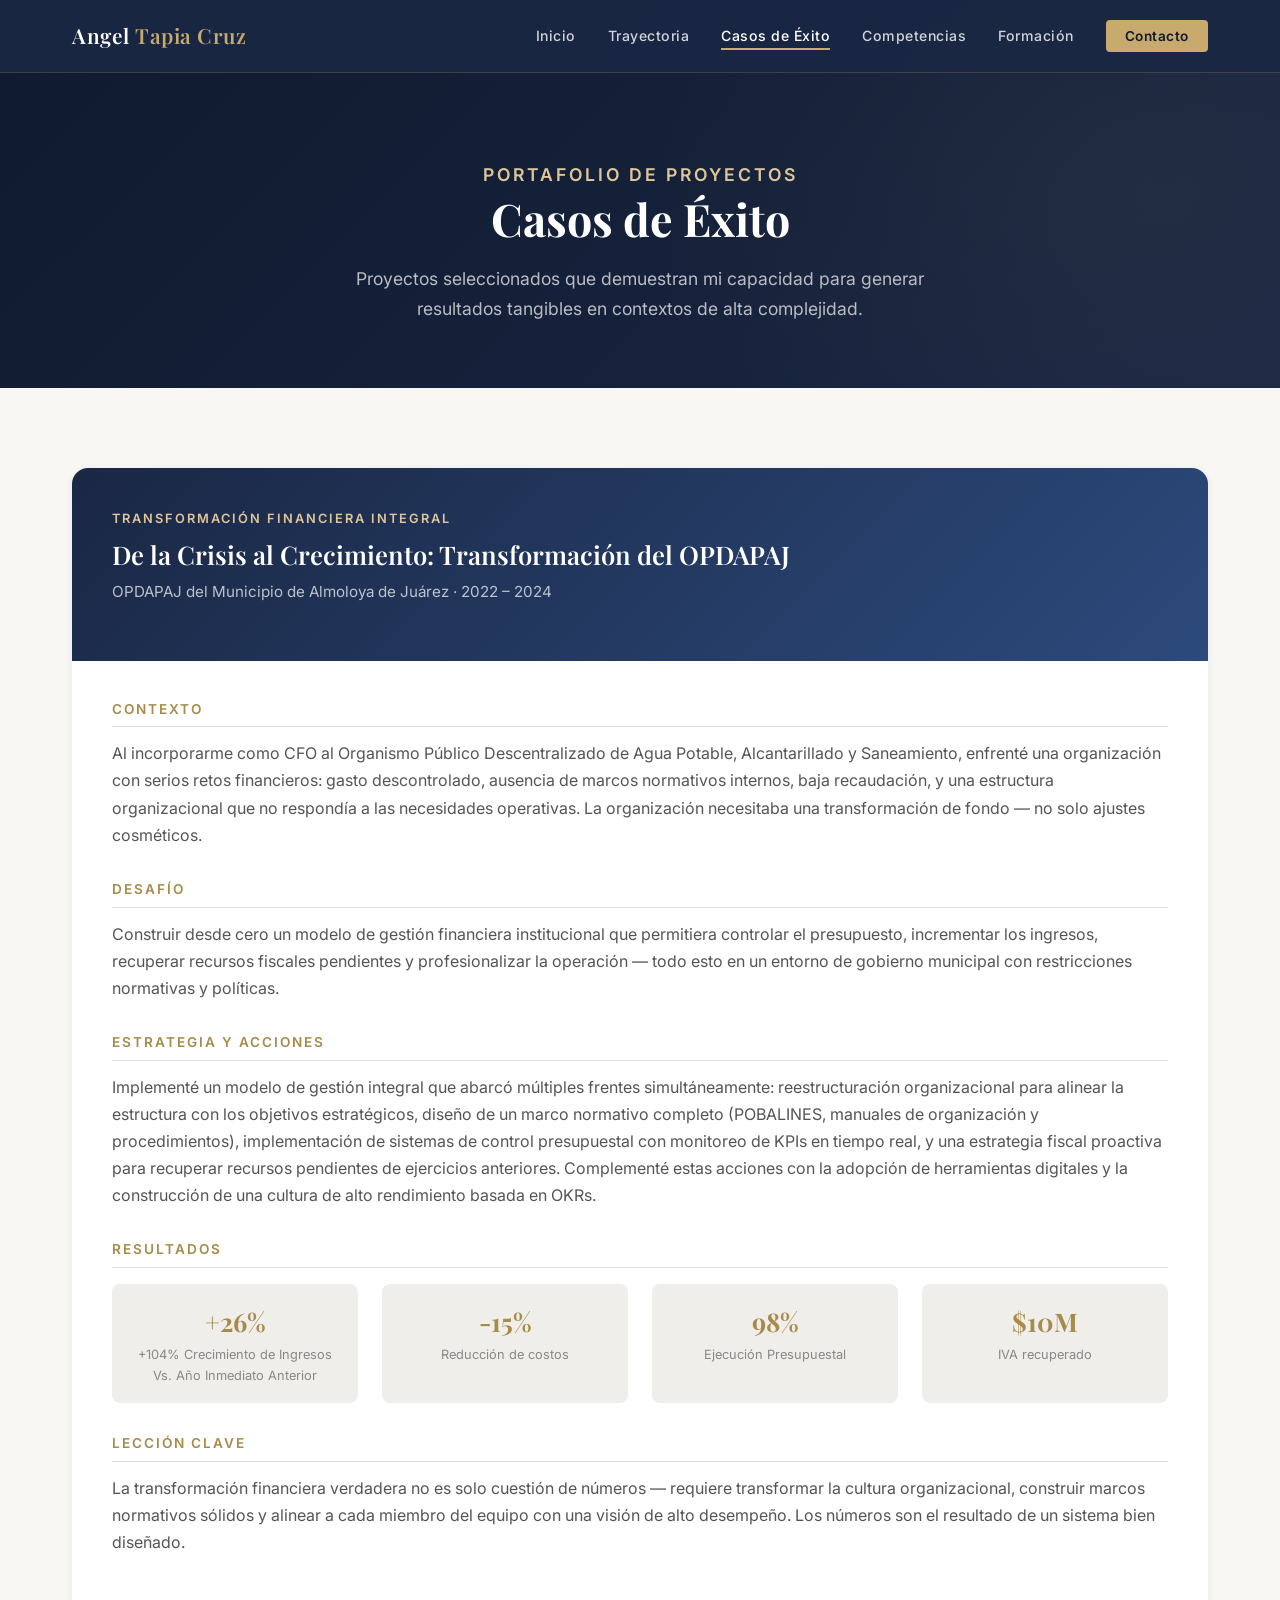
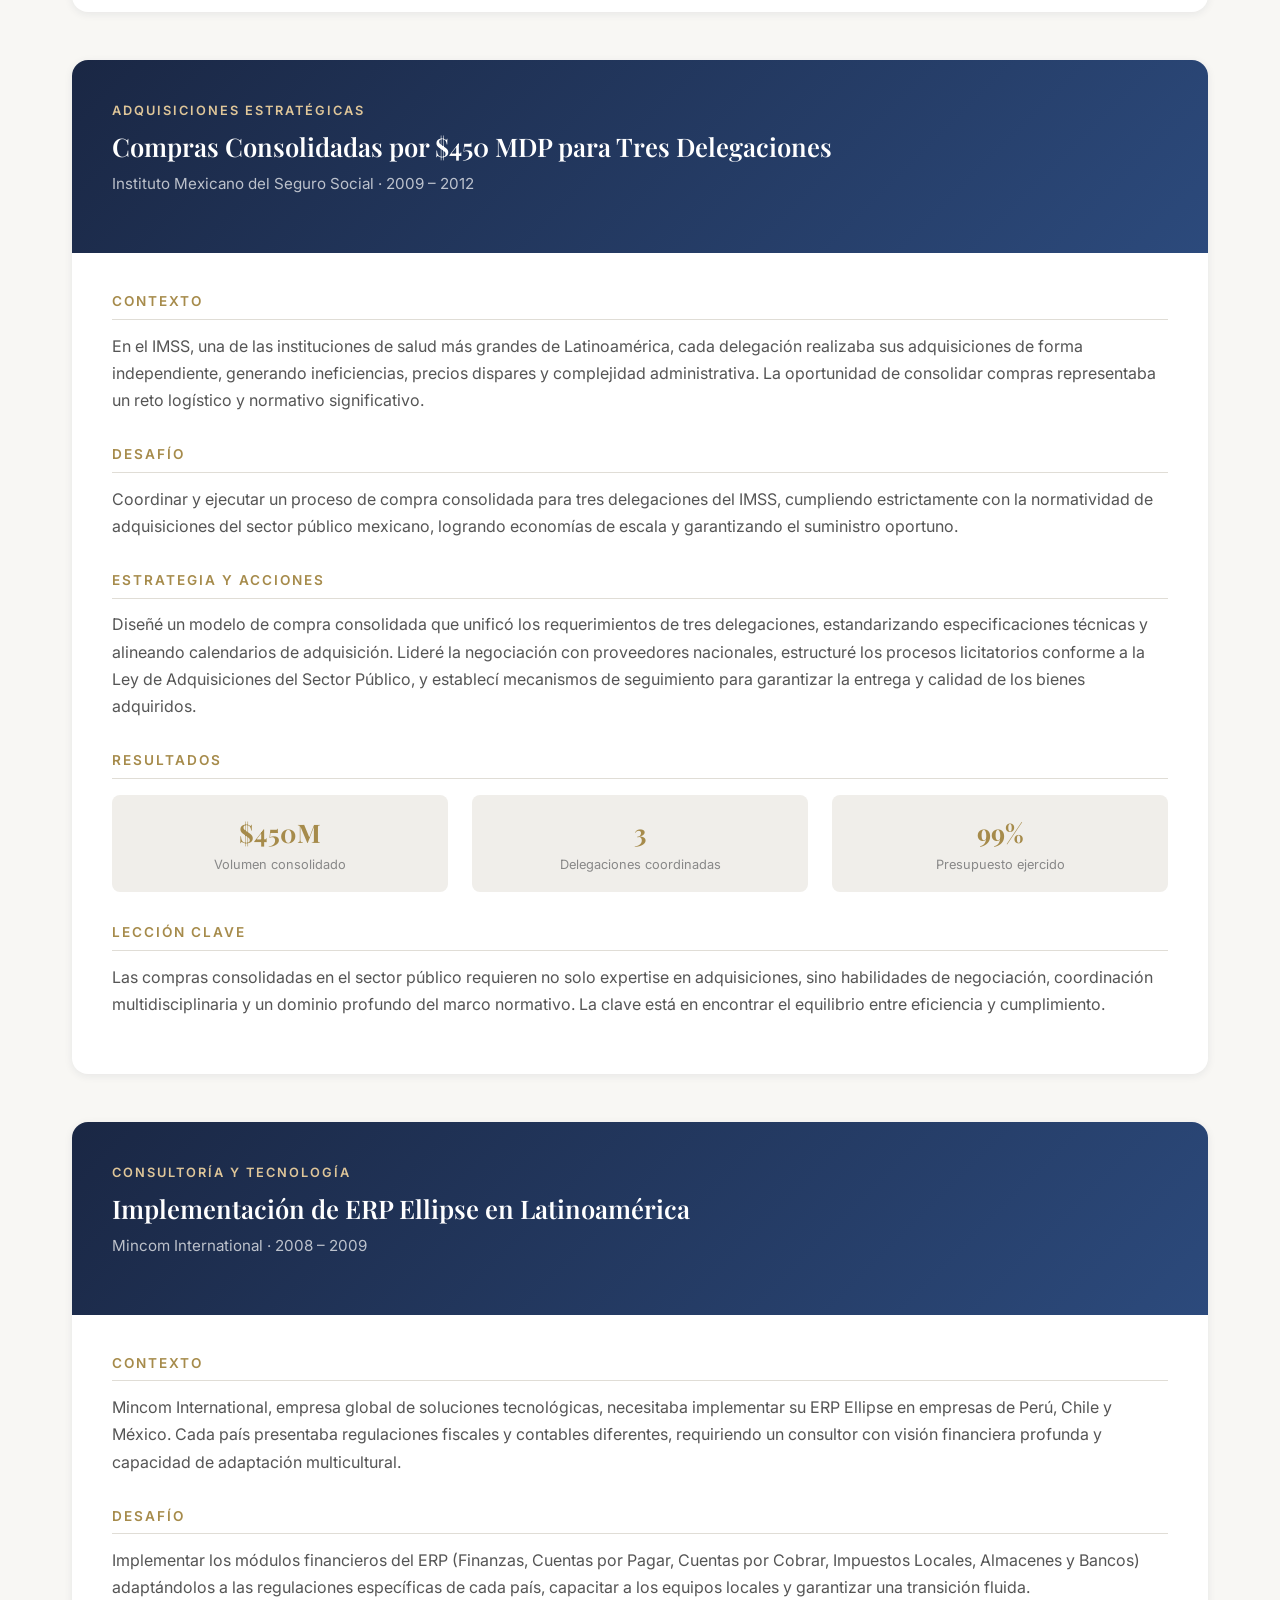
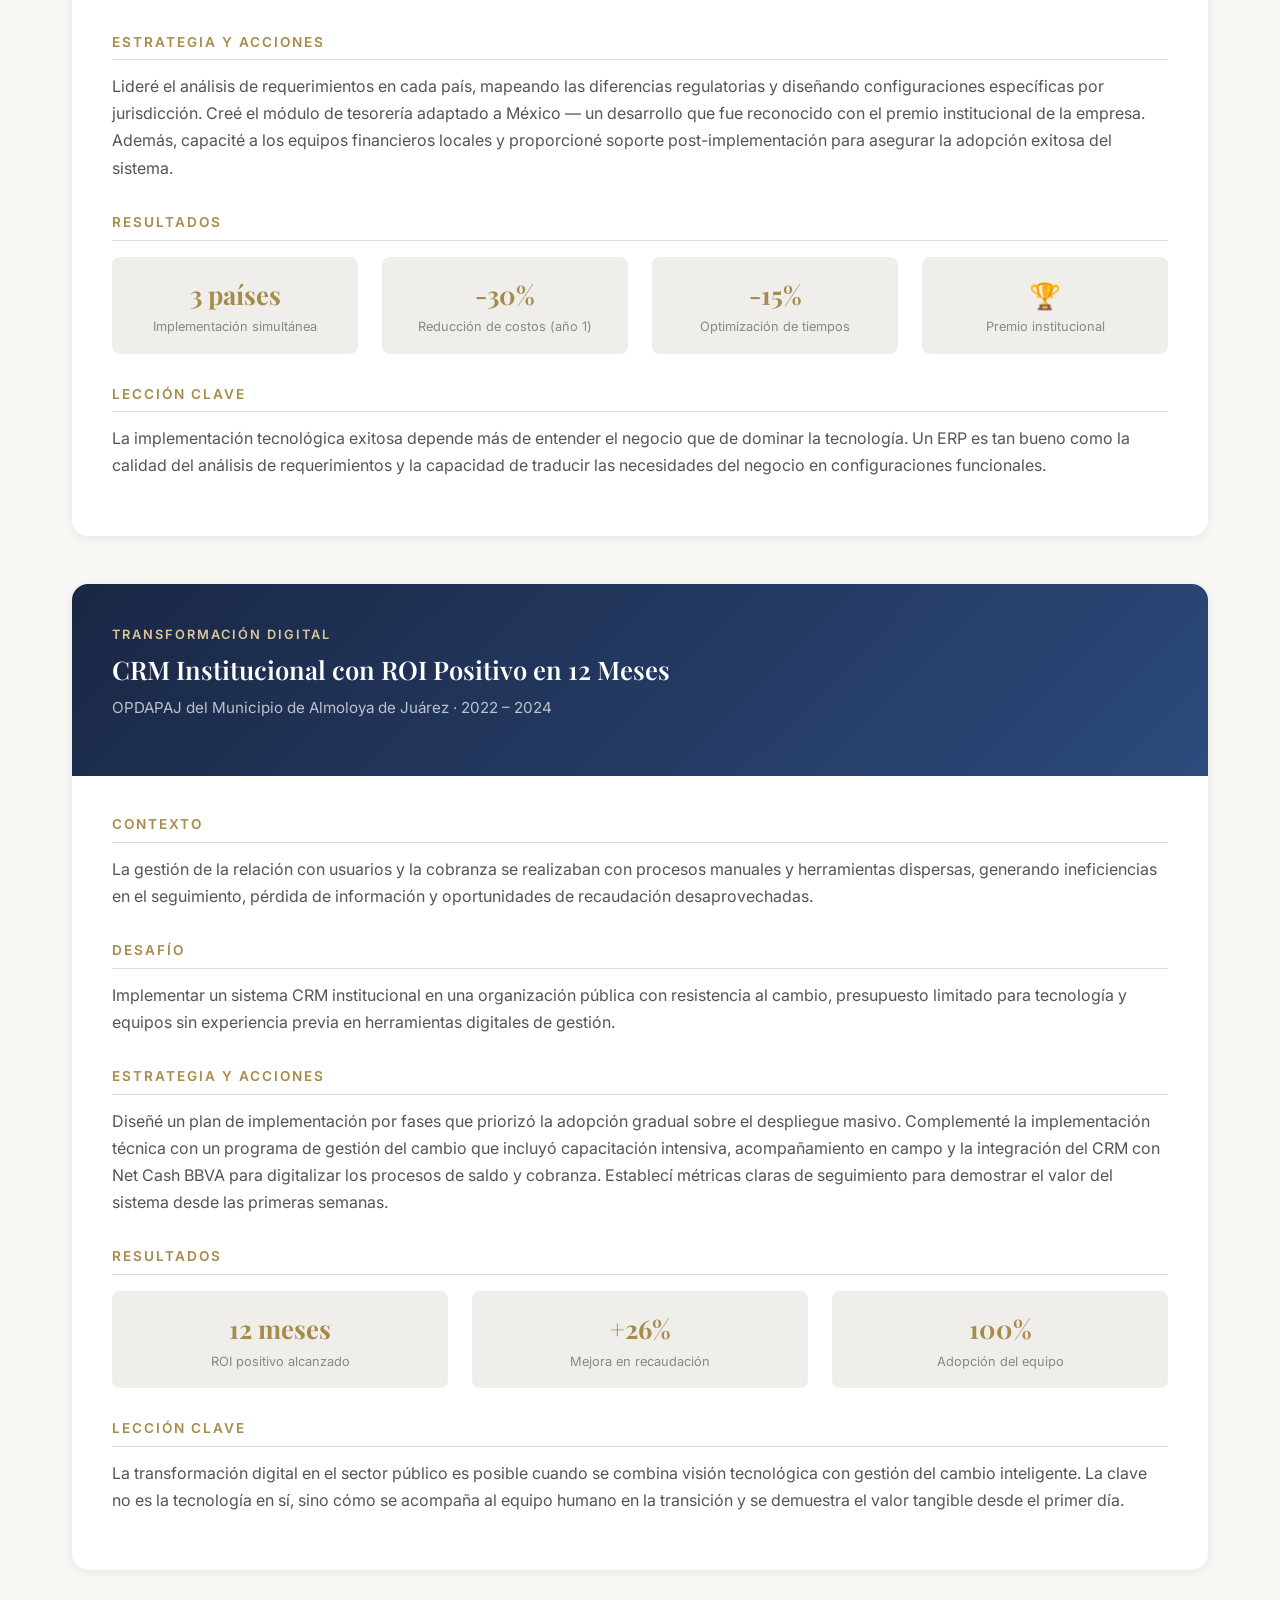
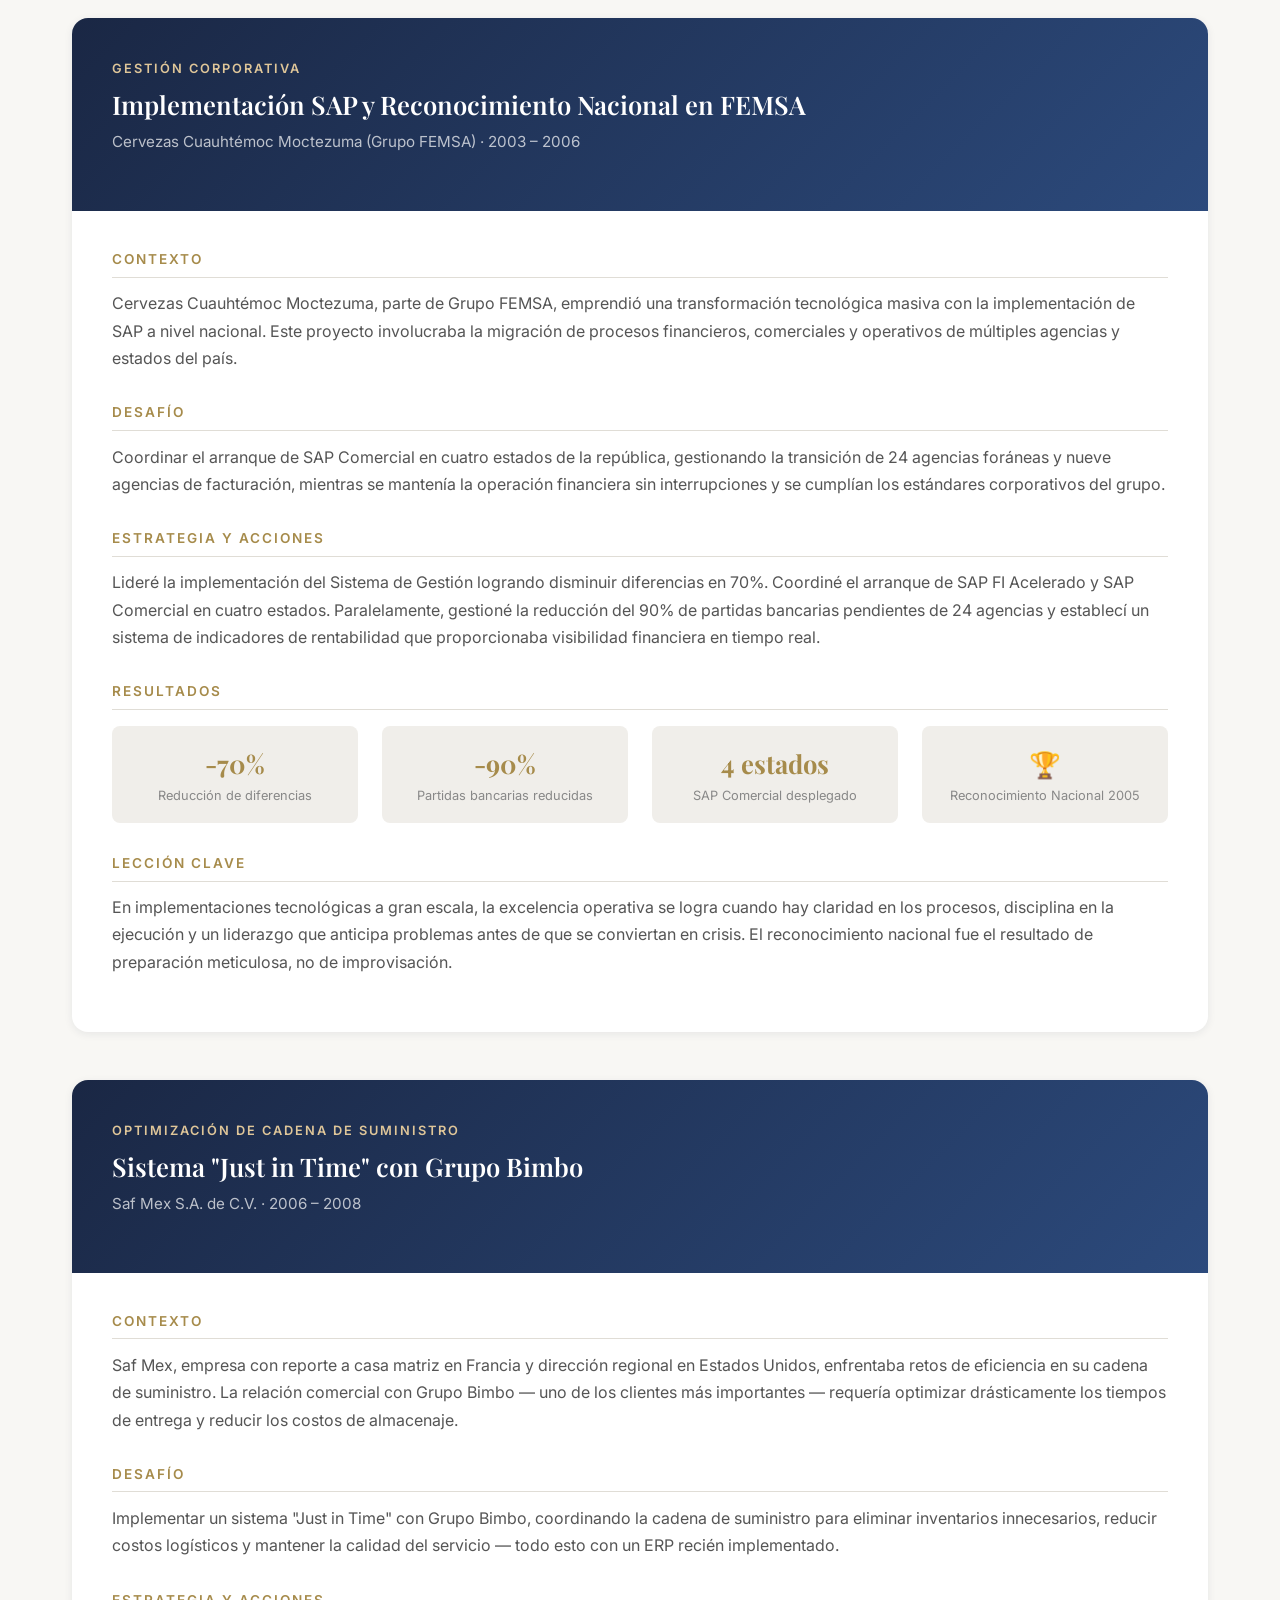
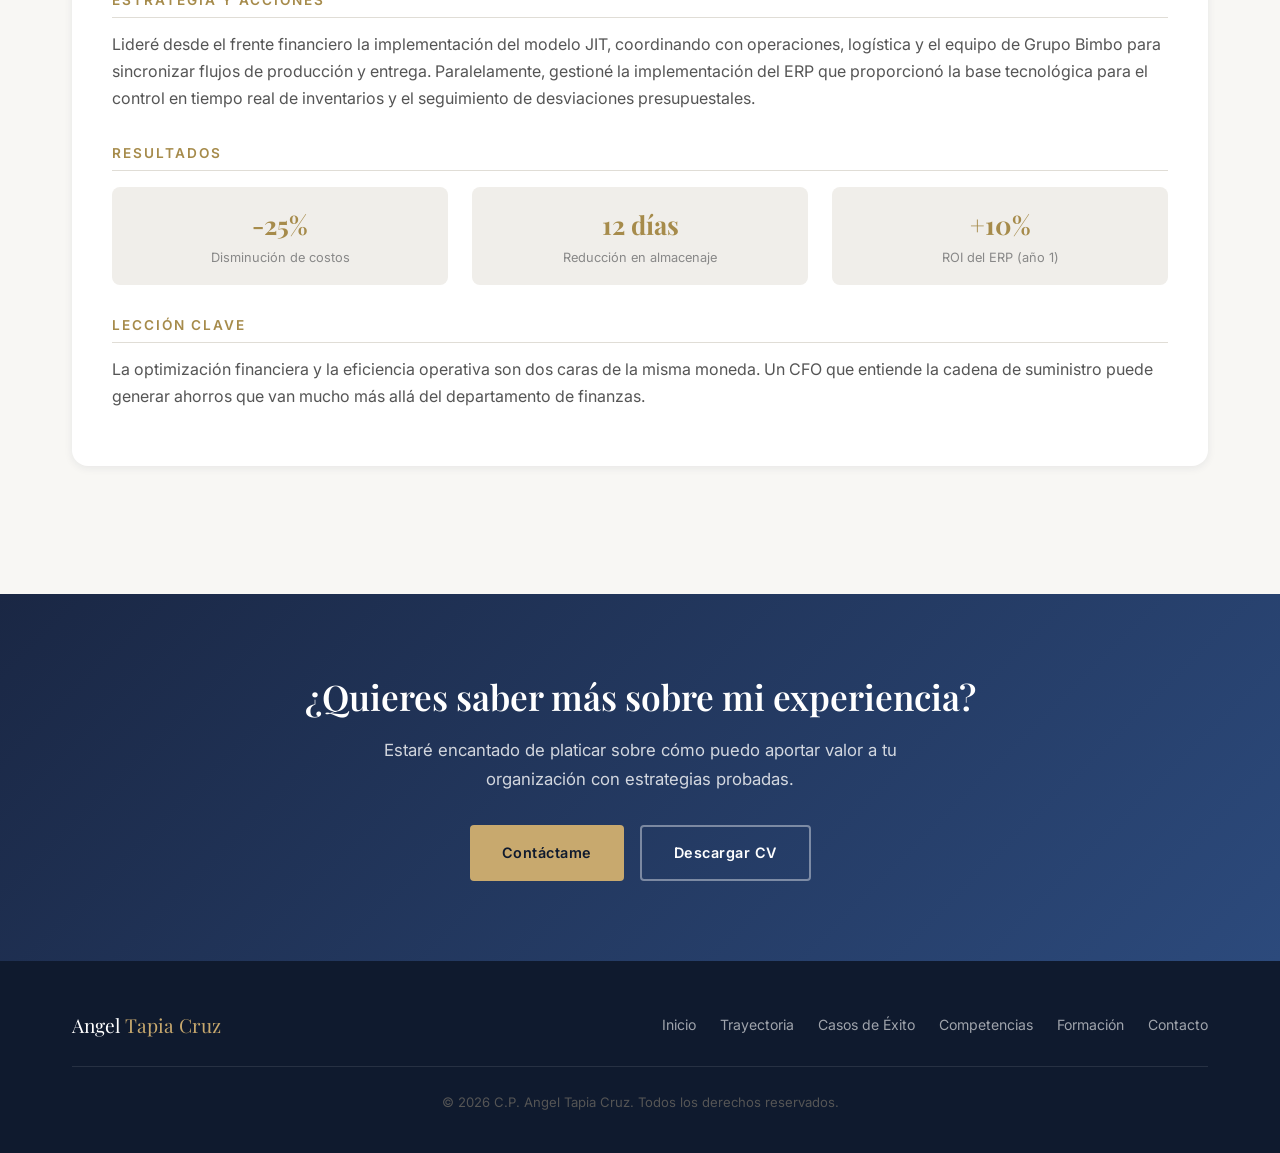
==== commit b2d00246: "updates" ====
--- a/casos-de-exito.html
+++ b/casos-de-exito.html
@@ -57,7 +57,7 @@
           <div class="case-study__section">
             <h3 class="case-study__section-title">Contexto</h3>
             <p>
-              Al incorporarme al Organismo Público Descentralizado de Agua Potable, Alcantarillado
+              Al incorporarme como CFO al Organismo Público Descentralizado de Agua Potable, Alcantarillado
               y Saneamiento, enfrenté una organización con serios retos financieros: gasto descontrolado,
               ausencia de marcos normativos internos, baja recaudación, y una estructura organizacional
               que no respondía a las necesidades operativas. La organización necesitaba una transformación
@@ -90,15 +90,15 @@
             <div class="case-study__metrics">
               <div class="case-study__metric">
                 <div class="case-study__metric-value">+26%</div>
-                <p class="case-study__metric-label">Crecimiento de ingresos</p>
+                <p class="case-study__metric-label">+104% Crecimiento de Ingresos Vs. Año Inmediato Anterior</p>
               </div>
               <div class="case-study__metric">
                 <div class="case-study__metric-value">-15%</div>
                 <p class="case-study__metric-label">Reducción de costos</p>
               </div>
               <div class="case-study__metric">
-                <div class="case-study__metric-value">99%</div>
-                <p class="case-study__metric-label">Ejecución presupuestal</p>
+                <div class="case-study__metric-value">98%</div>
+                <p class="case-study__metric-label">Ejecución Presupuestal</p>
               </div>
               <div class="case-study__metric">
                 <div class="case-study__metric-value">$10M</div>
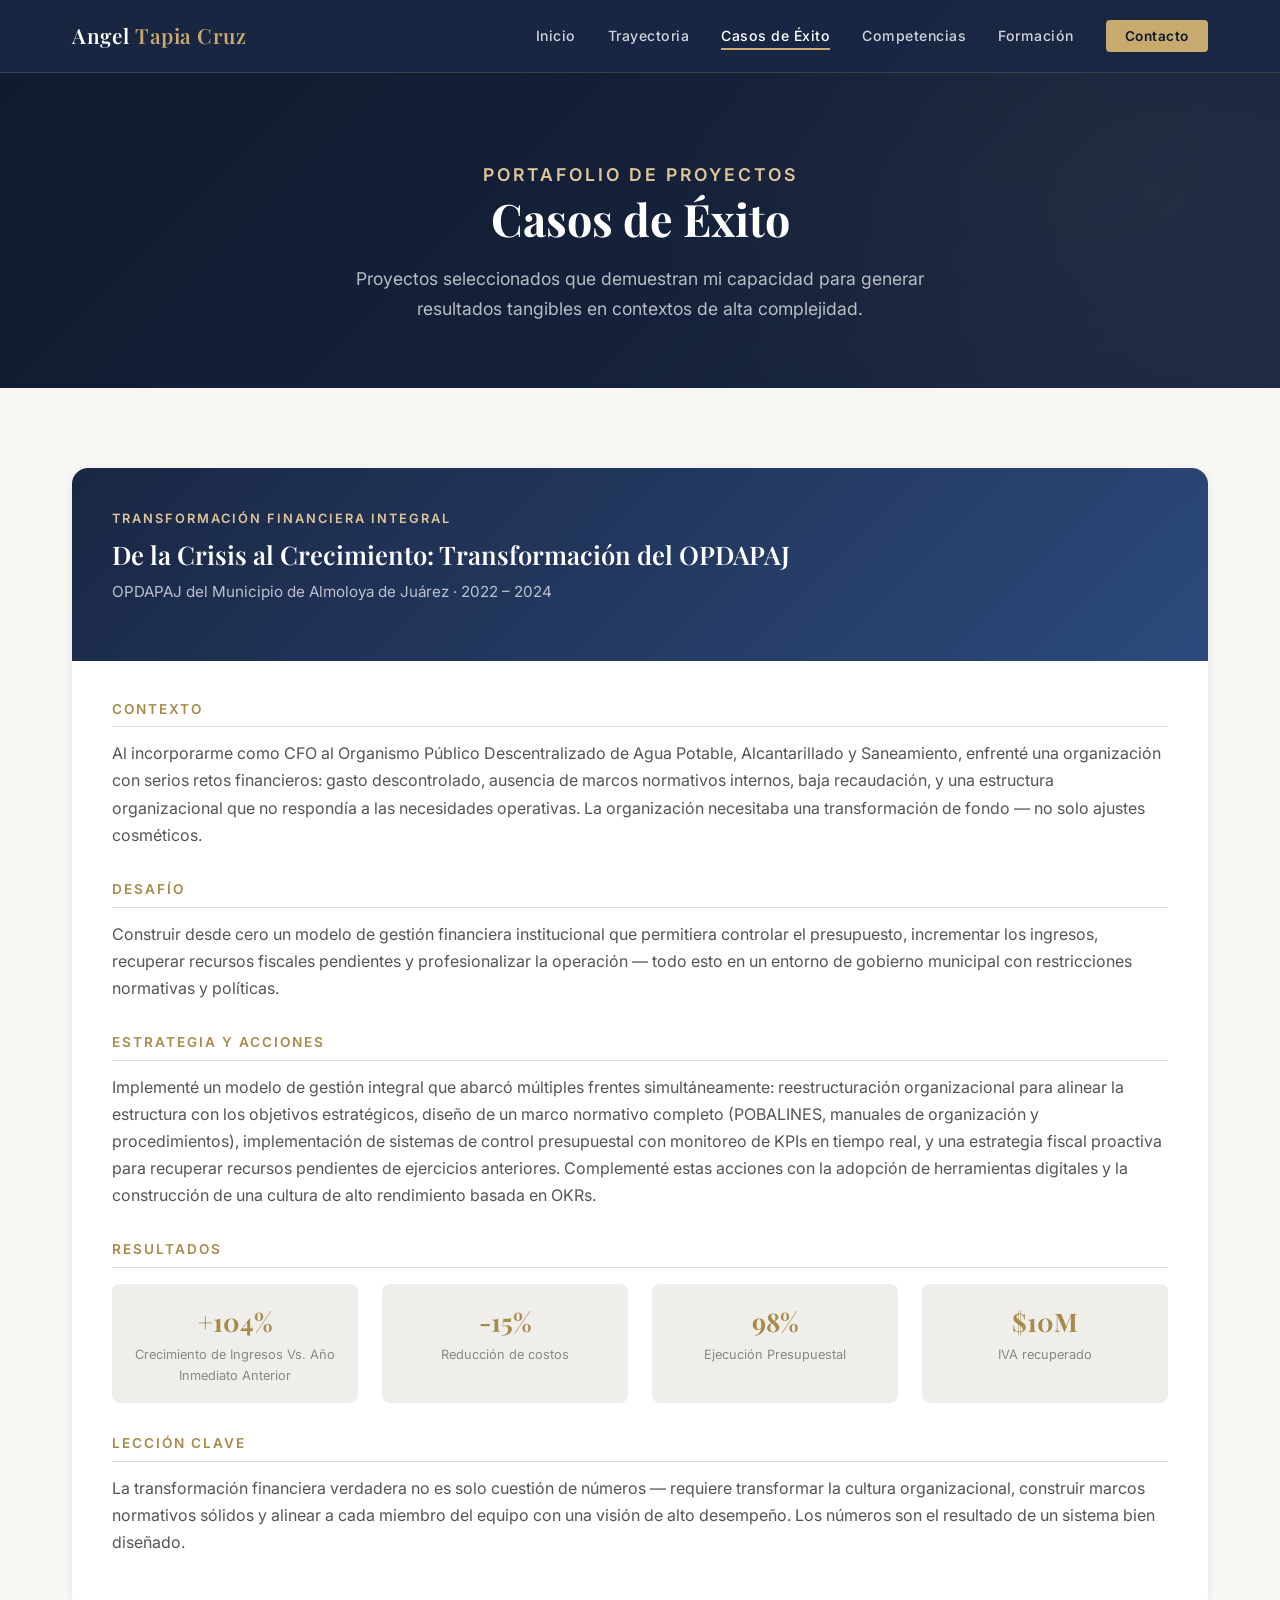
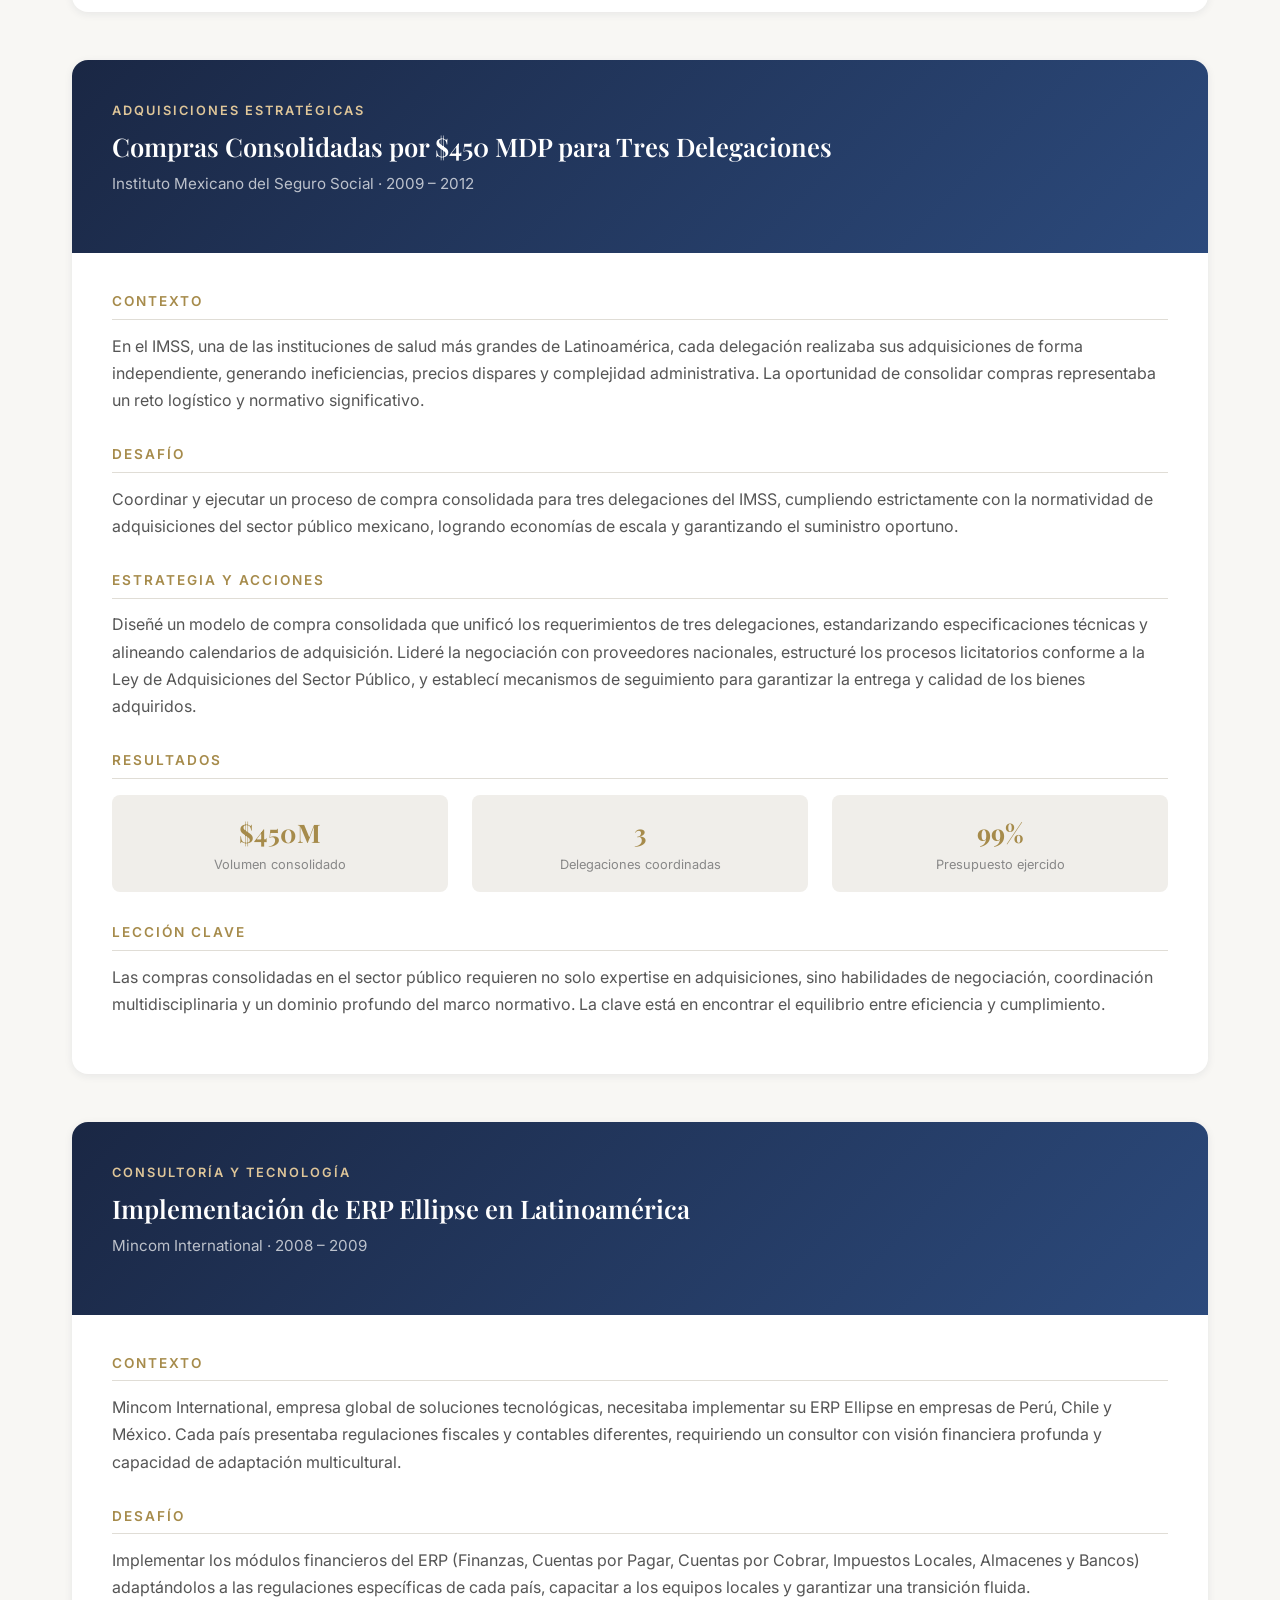
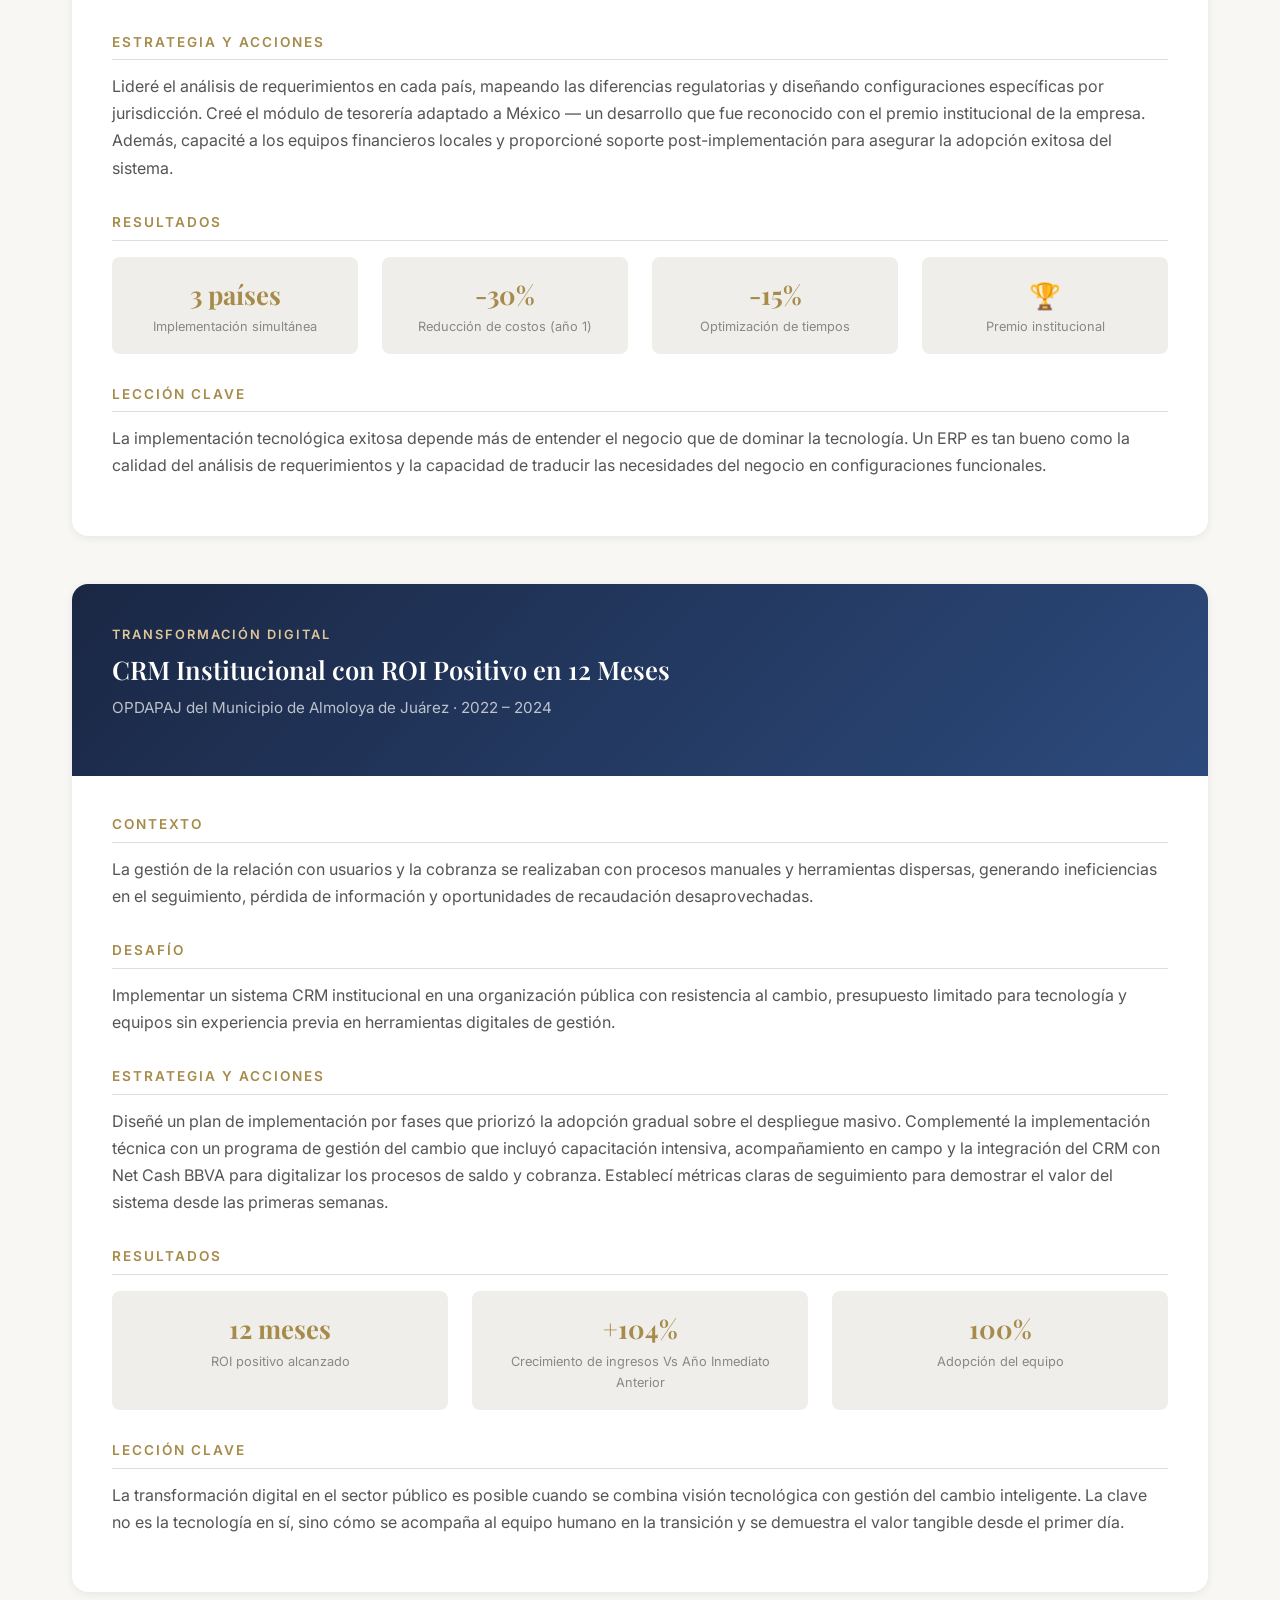
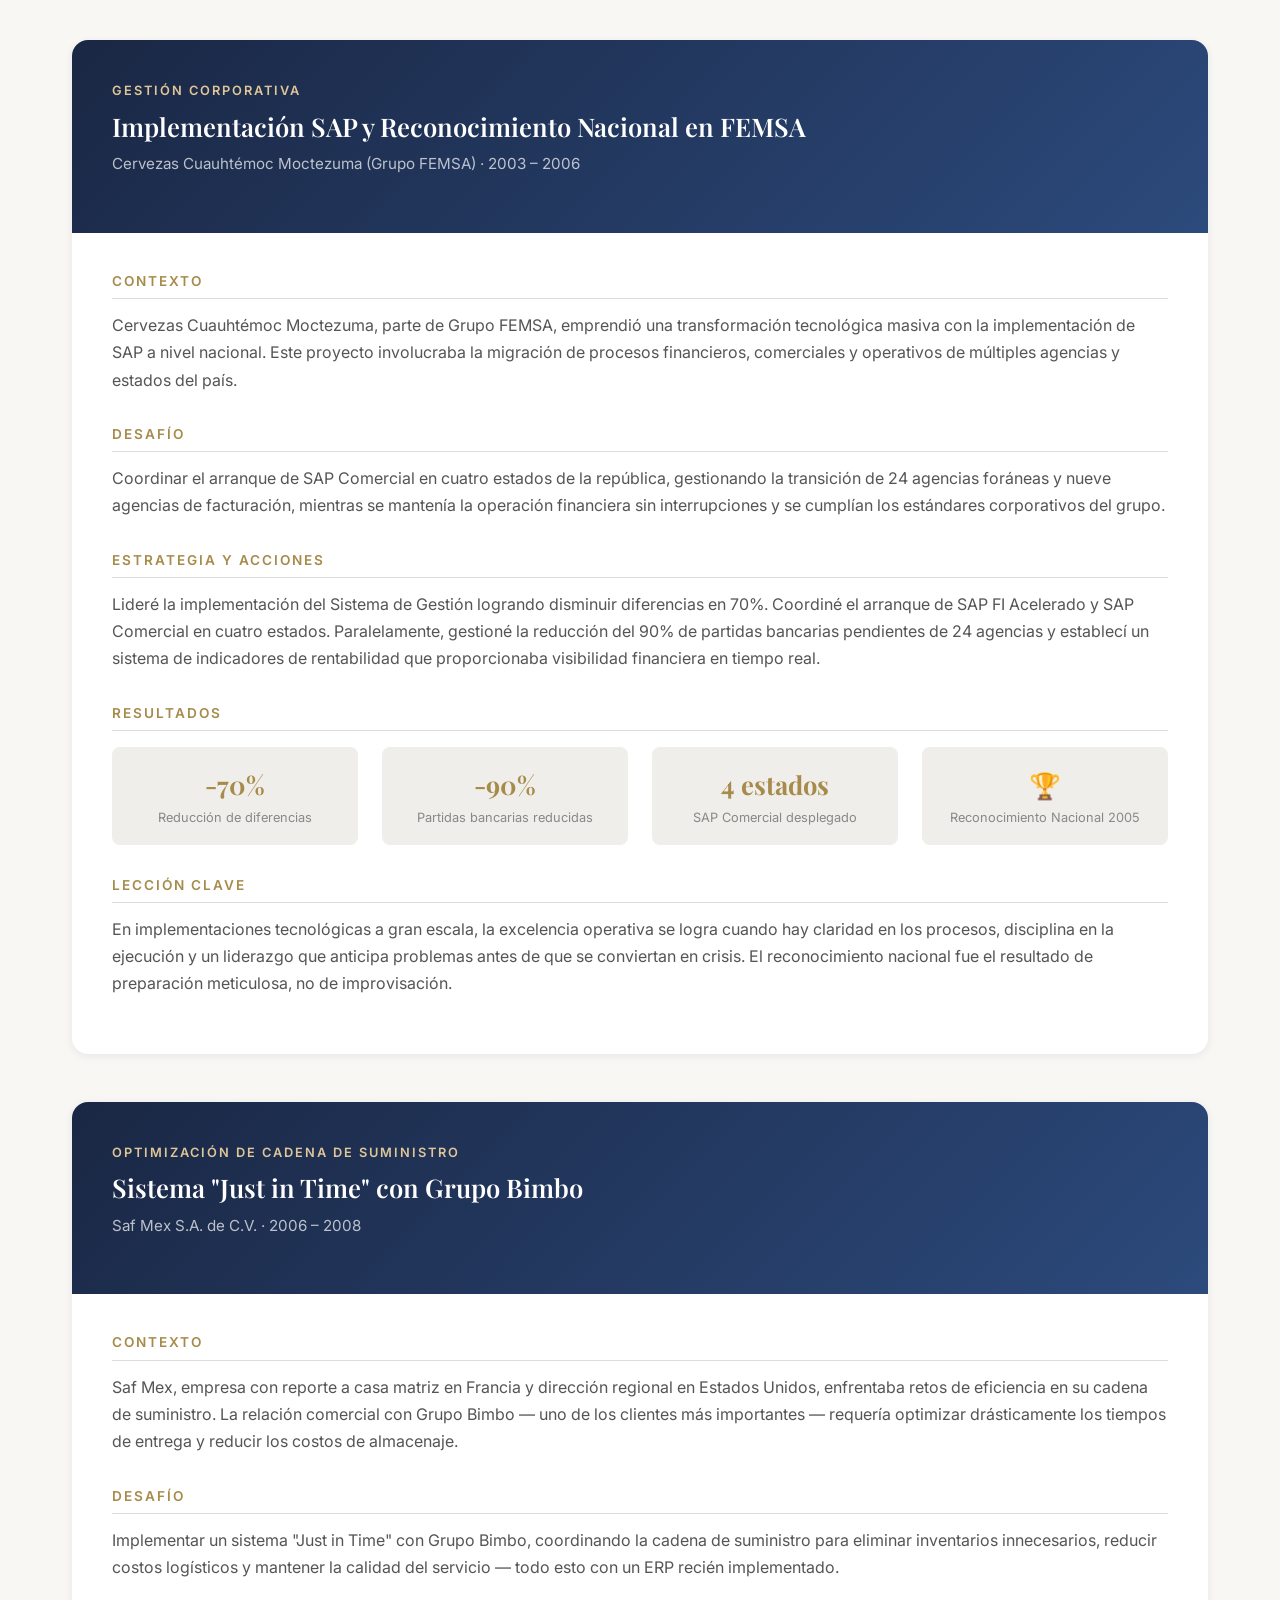
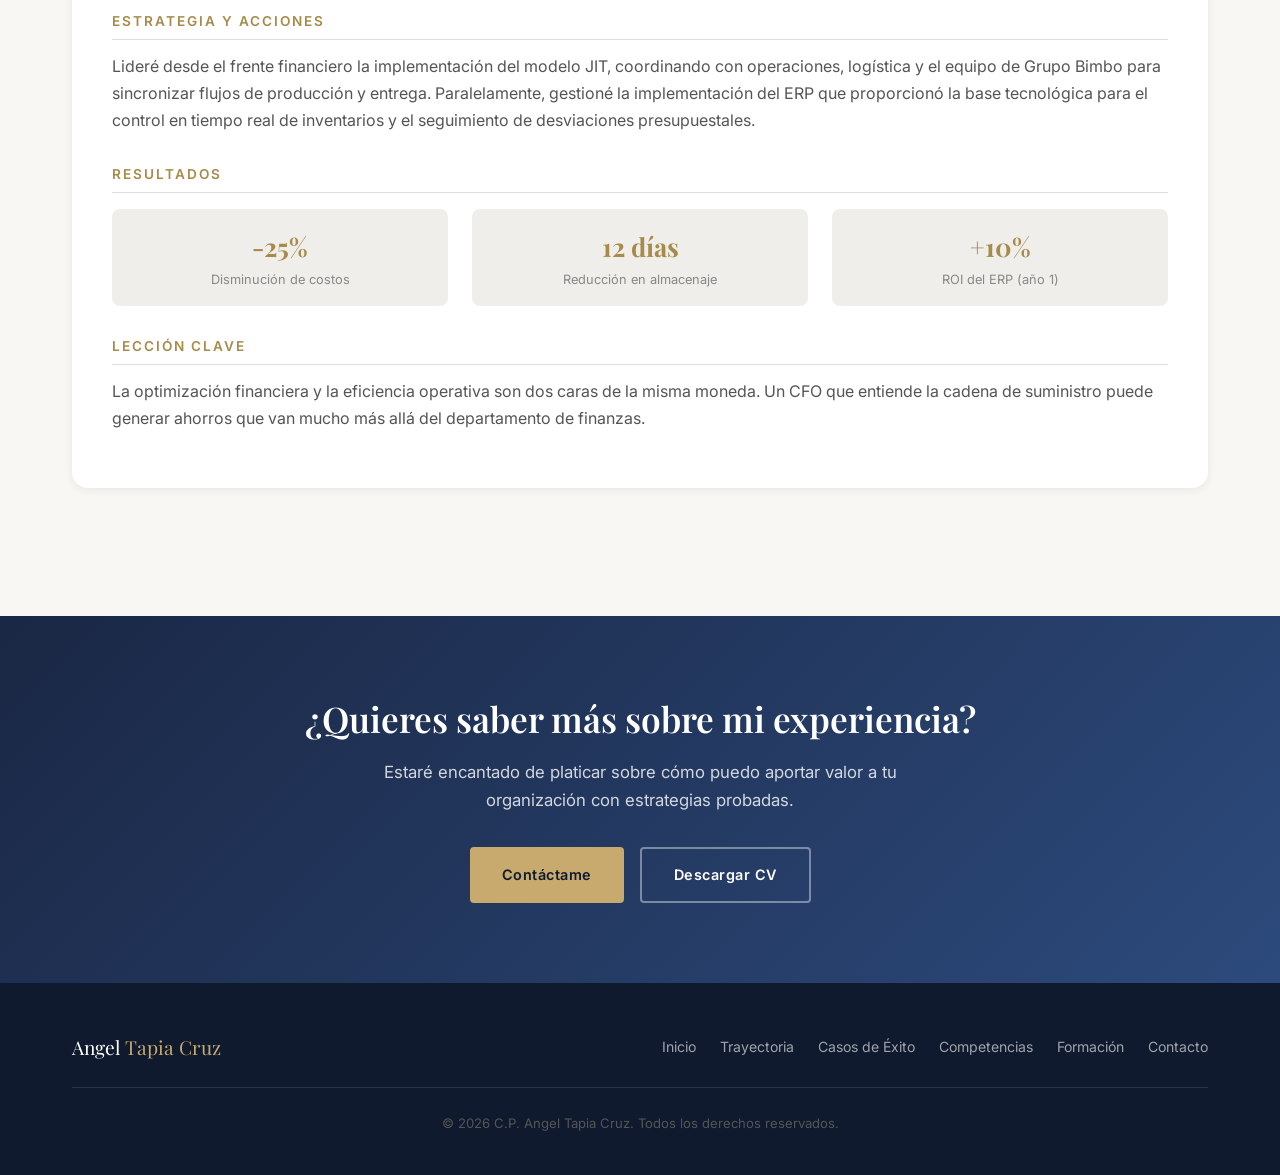
==== commit 539e04dc: "updates" ====
--- a/casos-de-exito.html
+++ b/casos-de-exito.html
@@ -89,8 +89,8 @@
             <h3 class="case-study__section-title">Resultados</h3>
             <div class="case-study__metrics">
               <div class="case-study__metric">
-                <div class="case-study__metric-value">+26%</div>
-                <p class="case-study__metric-label">+104% Crecimiento de Ingresos Vs. Año Inmediato Anterior</p>
+                <div class="case-study__metric-value">+104%</div>
+                <p class="case-study__metric-label">Crecimiento de Ingresos Vs. Año Inmediato Anterior</p>
               </div>
               <div class="case-study__metric">
                 <div class="case-study__metric-value">-15%</div>
@@ -291,8 +291,8 @@
                 <p class="case-study__metric-label">ROI positivo alcanzado</p>
               </div>
               <div class="case-study__metric">
-                <div class="case-study__metric-value">+26%</div>
-                <p class="case-study__metric-label">Mejora en recaudación</p>
+                <div class="case-study__metric-value">+104%</div>
+                <p class="case-study__metric-label">Crecimiento de ingresos Vs Año Inmediato Anterior</p>
               </div>
               <div class="case-study__metric">
                 <div class="case-study__metric-value">100%</div>
